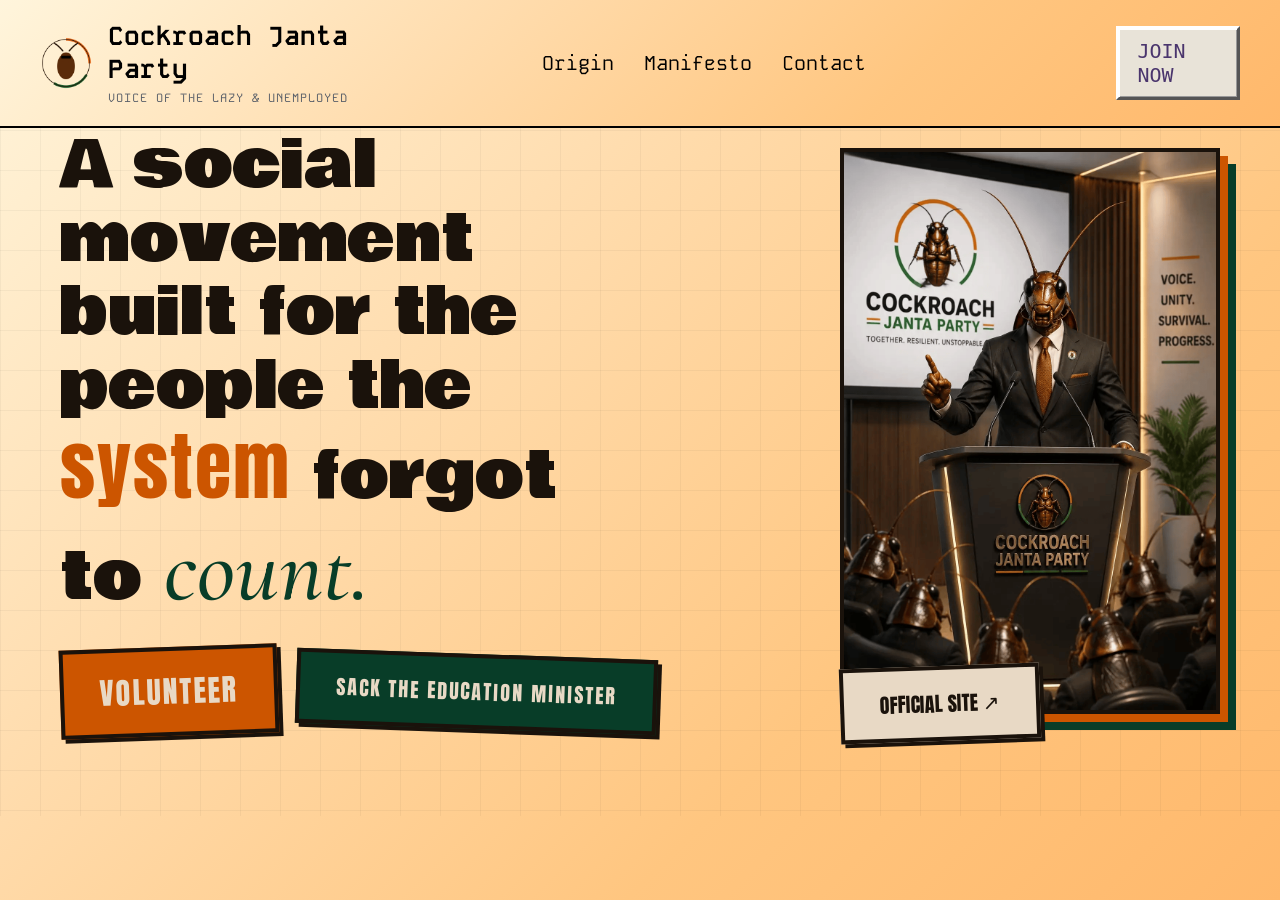
==== index.html @ 4d1bf274 "Switch nav links to in-page anchors Replace external page links with fragment identifiers (#origin, " ====
<!DOCTYPE html>
<html lang="en">
<head>
    
    <meta charset="UTF-8">
    <meta name="viewport" content="width=device-width, initial-scale=1.0">

    <title>CJP</title>

    <link rel="stylesheet" href="style.css">

     <link rel="preconnect" href="https://fonts.googleapis.com">
     <link rel="preconnect" href="https://fonts.gstatic.com" crossorigin>
     <link href="https://fonts.googleapis.com/css2?family=Inter:wght@400;500;700&display=swap" rel="stylesheet">

     <link rel="preconnect" href="https://fonts.googleapis.com">
     <link rel="preconnect" href="https://fonts.gstatic.com" crossorigin>
     <link href="https://fonts.googleapis.com/css2?family=Kode+Mono:wght@400..700&display=swap" rel="stylesheet">

     <link rel="preconnect" href="https://fonts.googleapis.com">
     <link rel="preconnect" href="https://fonts.gstatic.com" crossorigin>
     <link href="https://fonts.googleapis.com/css2?family=Bowlby+One&display=swap" rel="stylesheet">

     <link href="https://fonts.googleapis.com/css2?family=Anton&family=Cormorant+Garamond:ital,wght@1,500&family=Inter:wght@400;500;700&display=swap" rel="stylesheet">

</head>

<body>

    <header class="top-bar">
        <img src="assests/Cockroach_Janta_Party_logo.png" alt="CJP Logo" class="logo">
        <div class="title-box">
            <h1 class="main-title">Cockroach Janta Party</h1>
            <p class="sub-title">Voice of the Lazy & Unemployed</p>
        </div>
        <a class="origin" href="#origin">
            Origin
        </a>
        <a class="manifesto" href="#manifesto">
            Manifesto
        </a>
        <a class="contact" href="#contact">
            Contact
        </a>
        <a class="join" href="https://cockroachjantaparty.org/#join" target="_blank">
            JOIN NOW
        </a>
    </header>
    
    <section class="info">
        <div class="info-left">
            <p class="info-text">
                A social movement built for the people the
                <span class="system">system</span>
                forgot to
                <span class="count">count.</span>
            </p>
            <div class="info-buttons">
                <a class="volunteer" href="https://cockroachjantaparty.org/volunteer.html" target="_blank">
                    VOLUNTEER
                </a>
                <a class="sack" href="https://petition.cockroachjantaparty.org/sack/">
                    SACK THE EDUCATION MINISTER
                </a>
            </div>
        </div>
        
        <div class="info-right">
            <img src="assests/cockroach.png" alt="Banner">
            <a class="official" href="https://cockroachjantaparty.org/" target="_blank">
                OFFICIAL SITE ↗
            </a>
        </div>
    </section>

</body>
</html>
---- style.css ----
*{
            margin: 0;
            padding: 0;
            box-sizing: border-box;
        }
            body{
                padding-top:50px;
                margin: 0;
                min-height: 100vh;
                background: linear-gradient(
                            135deg,
                             #fff5dc 0%,
                             #ffddaf 35%,
                             #ffc680 70%,
                             #ffb86b 100%
                            );
                background-attachment: fixed;
                font-family: 'kode mono', monospace;
            }

            .top-bar{
                width: 100%;
                position: fixed;
                top: 0;
                left: 0;
                padding: 20px 40px;
                display: flex;
                align-items: center;
                border-bottom: 2px solid rgb(0, 0, 0);
                z-index: 100;
                background: linear-gradient(
                            135deg,
                             #fff5dc 0%,
                             #ffddaf 35%,
                             #ffc680 70%,
                             #ffb86b 100%
                            );
            }
            .logo{
                width: 52px;
                height: 52px;
                object-fit: contain;
                margin-right: 16px;
            }
            .title-box{
                display: flex;
                flex-direction: column;
            }
            .main-title{
                font-size: 26px;
                font-weight: bold;
                color: #000000;
            }
            .sub-title{
                font-size: 12px;
                text-transform: uppercase;
                letter-spacing: 1px;
                color: #585e68;
                margin-top: 4px;
            }

            @media(max-width: 768px){
                .top-bar{
                    padding: 20px;
                }
                .logo{
                    width: 44px;
                    height: 44px;
                }
                .main-title{
                    font-size: 22px;
                }
                .sub-title{
                    font-size: 10px;
                }
            }

            .origin{
                margin-left: 150px;
                align-items: center;
                position: relative;
                text-decoration:none;
                color: black;
                font-size: 20px;
                font-weight: semibold;
            }
            .origin::after {
                content: "";
                position: absolute;
                left: 0;
                bottom: -5px;
                width: 0%;
                height: 2px;
                background: blue;
                transition: width 0.2s ease;
            }
            .origin:hover::after {
                width: 100%;
            }

            .manifesto{
                margin-left: 30px;
                align-items: center;
                position: relative;
                text-decoration:none;
                color: black;
                font-size: 20px;
                font-weight: semibold;
            }
            .manifesto::after {
                content: "";
                position: absolute;
                left: 0;
                bottom: -5px;
                width: 0%;
                height: 2px;
                background: blue;
                transition: width 0.2s ease;
            }
            .manifesto:hover::after {
                width: 100%;
            }

            .contact{
                margin-left: 30px;
                align-items: center;
                position: relative;
                text-decoration:none;
                color: black;
                font-size: 20px;
                font-weight: semibold;
            }
            .contact::after {
                content: "";
                position: absolute;
                left: 0;
                bottom: -5px;
                width: 0%;
                height: 2px;
                background: blue;
                transition: width 0.2s ease;
            }
            .contact:hover::after {
                width: 100%;
            }

            .join{
                margin-left: 250px;
                font-family: 'Press Start 2P', monospace;
                font-size: 20px;
                text-decoration: none;
                color: #4a356d;
                padding: 10px 18px;
                background: #e8e3d8;
                border-top: 3px solid #ffffff;
                border-left: 3px solid #ffffff;
                border-right: 3px solid #555555;
                border-bottom: 3px solid #555555;
                display: inline-block;
                transition: 0.12s ease;
                box-shadow:
                inset 1px 1px 0 #ffffff,
                inset -1px -1px 0 #999999;
            }
            .join:hover{
                transform: translateY(-3px);
                box-shadow:
                0 4px 0 #777,
                inset 1px 1px 0 #ffffff,
                inset -1px -1px 0 #999999;
            }
            .join:active{
                transform: translateY(2px);
                border-top: 3px solid #555555;
                border-left: 3px solid #555555;
                border-right: 3px solid #ffffff;
                border-bottom: 3px solid #ffffff;
            }

             .info{
                width:100%;
                min-height:85vh;
                display:flex;
                justify-content:space-between;
                align-items:center;
                padding:80px 60px;
                position:relative;
                overflow:hidden;
            }
            .info::before{
                content:"";
                position:absolute;
                inset:0;
                background-image:
                linear-gradient(rgba(0,0,0,0.04) 1px,transparent 1px),
                linear-gradient(90deg,rgba(0,0,0,0.04) 1px,transparent 1px);
                background-size:40px 40px;
                pointer-events:none;
            }
            .info-left{
                width:55%;
                position:relative;
                z-index:2;
                display:flex;
                flex-direction:column;
                justify-content:center;
                padding-right:40px;
            }
            .info-text{
                max-width:750px;
                font-family:'bowlby one',bold;
                font-size:64px;
                font-weight:500;
                line-height:1.15;
                color:#1A120B;
                margin-bottom:24px;
            }

            .info-buttons{
                display:flex;
                gap:18px;
                align-items:center;
            }
            .system{
                font-size:74px;
                font-family:'Anton',sans-serif;
                color:#CC5500;
                letter-spacing:2px;
            }
            .count{
                font-family:'Cormorant Garamond',serif;
                font-style:italic;
                font-size:94px;
                color:#083D28;
            }
            .info-right{
                 position:relative;
                 width:380px;
                 margin-left:-40px;
                 transition:.3s;
            }

            .info-right img{
                width:100%;
                height:auto;
                border:4px solid #1A120B;
                box-shadow: 
                8px 8px 0 #CC5500,
                16px 16px 0 #083D28;
                transition:.3s;
            }
            .info-right img:hover{
                transform:translate(-4px,-4px);
                box-shadow:
                12px 12px 0 #CC5500,
                24px 24px 0 #083D28;
            }

            .volunteer{
                margin: 0;
                display:inline-block;
                padding:18px 36px;
                background:#CC5500;
                color:#E8D9C5;
                font-family:'Anton',sans-serif;
                font-size:30px;
                letter-spacing:2px;
                text-decoration:none;
                border:4px solid #1A120B;
                box-shadow:4px 4px 0 #1A120B;
                transform:rotate(-2deg);
                transition:0.15s ease;
            }
            .volunteer:hover{
                transform:rotate(0deg) translate(-3px,-3px);
                box-shadow:7px 7px 0 #1a120be2;
            }
            
            .sack{
                margin: 0;
                display:inline-block;
                padding:18px 36px;
                background:#083D28;
                color:#E8D9C5;
                font-family:'Anton',sans-serif;
                font-size:20px;
                letter-spacing:2px;
                text-decoration:none;
                border:4px solid #1A120B;
                box-shadow:4px 4px 0 #1A120B;
                transform:rotate(2deg);
                transition:0.15s ease;
            }
            .sack:hover{
                transform:rotate(0deg) translate(-3px,-3px);
                box-shadow:7px 7px 0 #1a120be2;
            }

            .official{
                position:absolute;
                bottom:-22px;
                left:0;
                font-family:'Anton',sans-serif;
                font-size:20px;
                color:#1A120B;
                text-decoration:none;
                background:#E8D9C5;
                padding:18px 36px;
                border:4px solid #1A120B;
                box-shadow:4px 4px 0 #1A120B;
                transform:rotate(-2deg);
                transition:0.15s ease;
            }
            .official:hover{
                transform:rotate(0deg) translate(-3px,-3px);
                box-shadow:7px 7px 0 #1a120be2;
            }
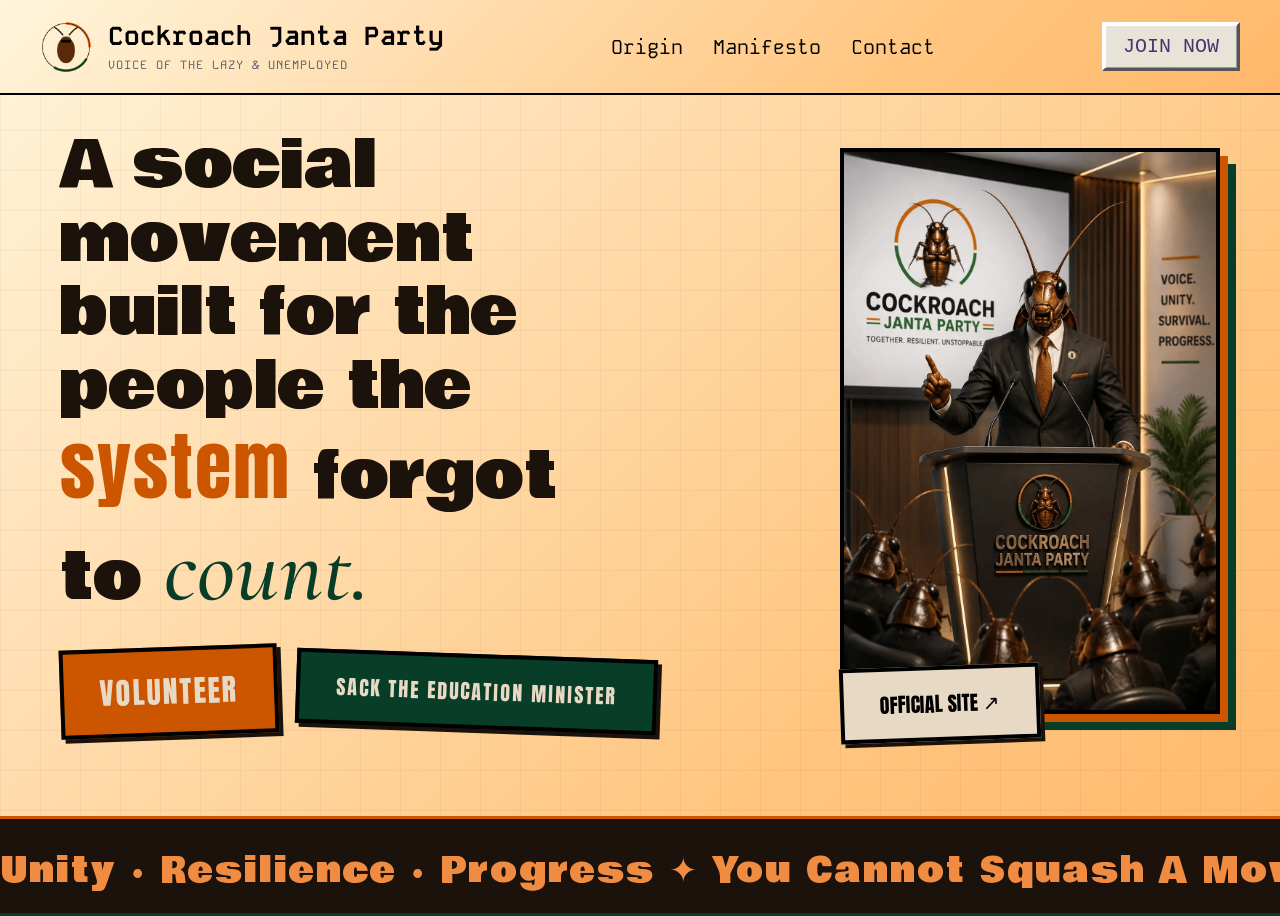
==== commit 5e172a70: "Wrap nav and add scrolling ribbon Wrap top navigation links in a .nav-bar and add a new scrolling .r" ====
--- a/index.html
+++ b/index.html
@@ -33,15 +33,17 @@
             <h1 class="main-title">Cockroach Janta Party</h1>
             <p class="sub-title">Voice of the Lazy & Unemployed</p>
         </div>
-        <a class="origin" href="#origin">
-            Origin
-        </a>
-        <a class="manifesto" href="#manifesto">
-            Manifesto
-        </a>
-        <a class="contact" href="#contact">
-            Contact
-        </a>
+        <div class="nav-bar">
+            <a class="origin" href="#origin">
+                Origin
+            </a>
+            <a class="manifesto" href="#manifesto">
+                Manifesto
+            </a>
+            <a class="contact" href="#contact">
+                Contact
+            </a>
+        </div>
         <a class="join" href="https://cockroachjantaparty.org/#join" target="_blank">
             JOIN NOW
         </a>
@@ -73,5 +75,30 @@
         </div>
     </section>
 
+    <section class="ribbon">
+            <div class="ribbon-track">
+                <span>
+                    Unity · Resilience · Progress 
+                    ✦
+                     You Cannot Squash A Movement 
+                     ✦ 
+                     Together We Survive 
+                     ✦ 
+                     Stronger Together
+                     ✦
+                    </span>
+                    <span>
+                    Unity · Resilience · Progress 
+                    ✦
+                     You Cannot Squash A Movement 
+                     ✦ 
+                     Together We Survive 
+                     ✦ 
+                     Stronger Together
+                     ✦
+                    </span>
+            </div>
+    </section>
+
 </body>
 </html>
--- a/style.css
+++ b/style.css
@@ -37,8 +37,10 @@
                             );
             }
             .logo{
-                width: 52px;
-                height: 52px;
+                width: 100%;
+                max-width: 52px;
+                height: 100%;
+                max-height: 52px;
                 object-fit: contain;
                 margin-right: 16px;
             }
@@ -49,7 +51,7 @@
             .main-title{
                 font-size: 26px;
                 font-weight: bold;
-                color: #000000;
+                color: black;
             }
             .sub-title{
                 font-size: 12px;
@@ -58,33 +60,19 @@
                 color: #585e68;
                 margin-top: 4px;
             }
-
-            @media(max-width: 768px){
-                .top-bar{
-                    padding: 20px;
-                }
-                .logo{
-                    width: 44px;
-                    height: 44px;
-                }
-                .main-title{
-                    font-size: 22px;
-                }
-                .sub-title{
-                    font-size: 10px;
-                }
-            }
-
+            .nav-bar{
+                display: flex;
+                align-items: center;
+                flex: 1;
+                justify-content: center;
+                font-size: 20px;
+            }
             .origin{
-                margin-left: 150px;
-                align-items: center;
                 position: relative;
                 text-decoration:none;
                 color: black;
-                font-size: 20px;
-                font-weight: semibold;
-            }
-            .origin::after {
+            }
+            .origin::after{
                 content: "";
                 position: absolute;
                 left: 0;
@@ -94,20 +82,16 @@
                 background: blue;
                 transition: width 0.2s ease;
             }
-            .origin:hover::after {
-                width: 100%;
-            }
-
+            .origin:hover::after{
+                width: 100%;
+            }
             .manifesto{
                 margin-left: 30px;
-                align-items: center;
                 position: relative;
                 text-decoration:none;
                 color: black;
-                font-size: 20px;
-                font-weight: semibold;
-            }
-            .manifesto::after {
+            }
+            .manifesto::after{
                 content: "";
                 position: absolute;
                 left: 0;
@@ -117,20 +101,16 @@
                 background: blue;
                 transition: width 0.2s ease;
             }
-            .manifesto:hover::after {
-                width: 100%;
-            }
-
+            .manifesto:hover::after{
+                width: 100%;
+            }
             .contact{
                 margin-left: 30px;
-                align-items: center;
                 position: relative;
                 text-decoration:none;
                 color: black;
-                font-size: 20px;
-                font-weight: semibold;
-            }
-            .contact::after {
+            }
+            .contact::after{
                 content: "";
                 position: absolute;
                 left: 0;
@@ -140,12 +120,11 @@
                 background: blue;
                 transition: width 0.2s ease;
             }
-            .contact:hover::after {
-                width: 100%;
-            }
-
+            .contact:hover::after{
+                width: 100%;
+            }
             .join{
-                margin-left: 250px;
+                margin-left: auto;
                 font-family: 'Press Start 2P', monospace;
                 font-size: 20px;
                 text-decoration: none;
@@ -212,14 +191,8 @@
                 font-size:64px;
                 font-weight:500;
                 line-height:1.15;
-                color:#1A120B;
+                color: #1A120B;
                 margin-bottom:24px;
-            }
-
-            .info-buttons{
-                display:flex;
-                gap:18px;
-                align-items:center;
             }
             .system{
                 font-size:74px;
@@ -233,31 +206,12 @@
                 font-size:94px;
                 color:#083D28;
             }
-            .info-right{
-                 position:relative;
-                 width:380px;
-                 margin-left:-40px;
-                 transition:.3s;
-            }
-
-            .info-right img{
-                width:100%;
-                height:auto;
-                border:4px solid #1A120B;
-                box-shadow: 
-                8px 8px 0 #CC5500,
-                16px 16px 0 #083D28;
-                transition:.3s;
-            }
-            .info-right img:hover{
-                transform:translate(-4px,-4px);
-                box-shadow:
-                12px 12px 0 #CC5500,
-                24px 24px 0 #083D28;
-            }
-
+            .info-buttons{
+                display:flex;
+                gap:18px;
+                align-items:center;
+            }
             .volunteer{
-                margin: 0;
                 display:inline-block;
                 padding:18px 36px;
                 background:#CC5500;
@@ -266,7 +220,7 @@
                 font-size:30px;
                 letter-spacing:2px;
                 text-decoration:none;
-                border:4px solid #1A120B;
+                border:4px solid black;
                 box-shadow:4px 4px 0 #1A120B;
                 transform:rotate(-2deg);
                 transition:0.15s ease;
@@ -275,9 +229,7 @@
                 transform:rotate(0deg) translate(-3px,-3px);
                 box-shadow:7px 7px 0 #1a120be2;
             }
-            
             .sack{
-                margin: 0;
                 display:inline-block;
                 padding:18px 36px;
                 background:#083D28;
@@ -286,7 +238,7 @@
                 font-size:20px;
                 letter-spacing:2px;
                 text-decoration:none;
-                border:4px solid #1A120B;
+                border:4px solid black;
                 box-shadow:4px 4px 0 #1A120B;
                 transform:rotate(2deg);
                 transition:0.15s ease;
@@ -296,17 +248,39 @@
                 box-shadow:7px 7px 0 #1a120be2;
             }
 
+            .info-right{
+                 position:relative;
+                 width:100%;
+                 max-width:380px;
+                 margin-left:-40px;
+                 transition:.3s;
+            }
+            .info-right img{
+                width:100%;
+                height:auto;
+                border:4px solid black;
+                box-shadow: 
+                8px 8px 0 #CC5500,
+                16px 16px 0 #083D28;
+                transition:.3s;
+            }
+            .info-right img:hover{
+                transform:translate(-4px,-4px);
+                box-shadow:
+                12px 12px 0 #CC5500,
+                24px 24px 0 #083D28;
+            }
             .official{
                 position:absolute;
                 bottom:-22px;
                 left:0;
                 font-family:'Anton',sans-serif;
                 font-size:20px;
-                color:#1A120B;
+                color:black;
                 text-decoration:none;
                 background:#E8D9C5;
                 padding:18px 36px;
-                border:4px solid #1A120B;
+                border:4px solid black;
                 box-shadow:4px 4px 0 #1A120B;
                 transform:rotate(-2deg);
                 transition:0.15s ease;
@@ -315,4 +289,36 @@
                 transform:rotate(0deg) translate(-3px,-3px);
                 box-shadow:7px 7px 0 #1a120be2;
             }
-            +
+            .ribbon{
+                width: 100%;
+                height: 100%;
+                max-height: 100px;
+                overflow:hidden;
+                background:#1A120B;
+                border-top:3px solid #CC5500;
+                border-bottom:3px solid #083D28;
+                padding: 25px 0;
+                white-space:nowrap;
+            }
+            .ribbon-track{
+                display:flex;
+                width:max-content;
+                animation:scroll 30s linear infinite;
+            }
+            .ribbon-track span{
+                font-family:'Bowlby one',sans-serif;
+                font-size:34px;
+                font-weight:300;
+                color:#f08b42;
+                letter-spacing: 2px;
+            }
+
+            @keyframes scroll{
+                from{
+                    transform:translateX(0);
+                }
+                to{
+                    transform:translateX(-50%);
+                }
+            }
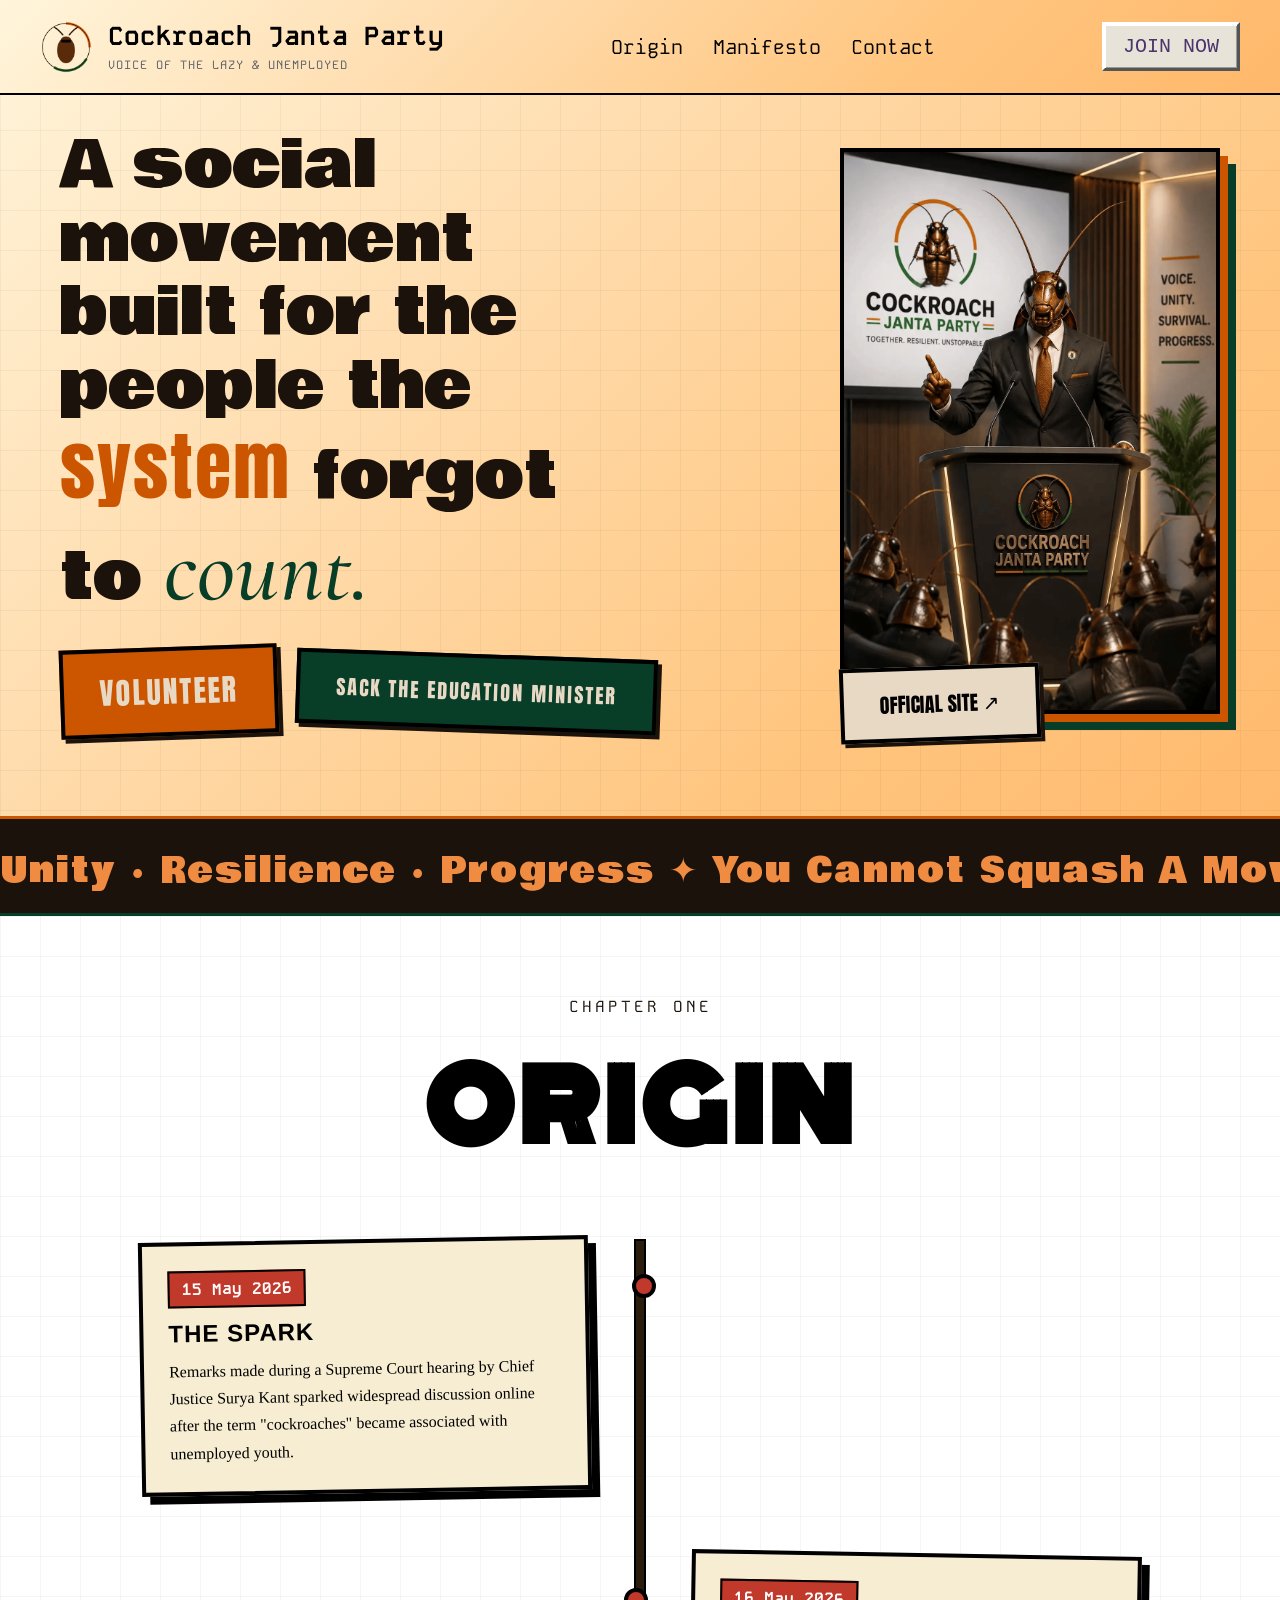
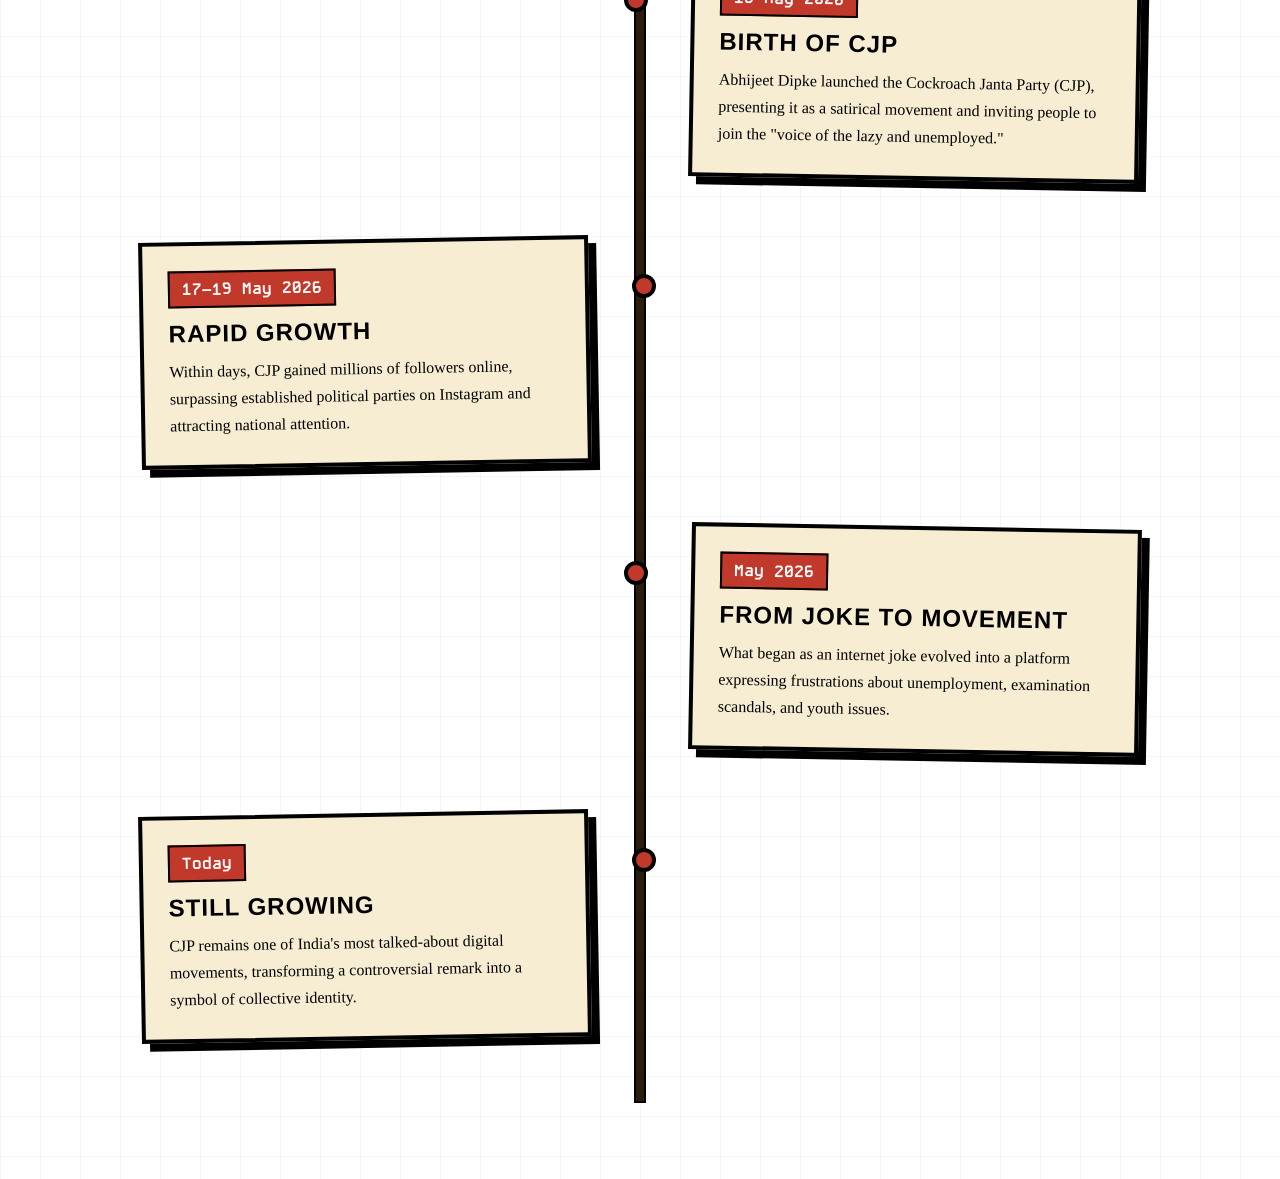
==== commit 86d1311e: "Add timeline section and update navigation links in index.html; enhance styles in style.css" ====
--- a/index.html
+++ b/index.html
@@ -23,33 +23,43 @@
 
      <link href="https://fonts.googleapis.com/css2?family=Anton&family=Cormorant+Garamond:ital,wght@1,500&family=Inter:wght@400;500;700&display=swap" rel="stylesheet">
 
+     <link rel="preconnect" href="https://fonts.googleapis.com">
+     <link rel="preconnect" href="https://fonts.gstatic.com" crossorigin>
+     <link href="https://fonts.googleapis.com/css2?family=Monoton&display=swap" rel="stylesheet">
+
 </head>
 
 <body>
 
     <header class="top-bar">
+
         <img src="assests/Cockroach_Janta_Party_logo.png" alt="CJP Logo" class="logo">
+
         <div class="title-box">
             <h1 class="main-title">Cockroach Janta Party</h1>
             <p class="sub-title">Voice of the Lazy & Unemployed</p>
         </div>
+
         <div class="nav-bar">
-            <a class="origin" href="#origin">
+            <a class="origin" href="#origin-link">
                 Origin
             </a>
-            <a class="manifesto" href="#manifesto">
+            <a class="manifesto" href="#manifesto-link">
                 Manifesto
             </a>
-            <a class="contact" href="#contact">
+            <a class="contact" href="#contact-link">
                 Contact
             </a>
         </div>
+
         <a class="join" href="https://cockroachjantaparty.org/#join" target="_blank">
             JOIN NOW
         </a>
+
     </header>
     
     <section class="info">
+        
         <div class="info-left">
             <p class="info-text">
                 A social movement built for the people the
@@ -57,6 +67,7 @@
                 forgot to
                 <span class="count">count.</span>
             </p>
+
             <div class="info-buttons">
                 <a class="volunteer" href="https://cockroachjantaparty.org/volunteer.html" target="_blank">
                     VOLUNTEER
@@ -65,40 +76,124 @@
                     SACK THE EDUCATION MINISTER
                 </a>
             </div>
+
         </div>
         
         <div class="info-right">
+
             <img src="assests/cockroach.png" alt="Banner">
+
             <a class="official" href="https://cockroachjantaparty.org/" target="_blank">
                 OFFICIAL SITE ↗
             </a>
+
         </div>
+        
     </section>
 
     <section class="ribbon">
+
             <div class="ribbon-track">
                 <span>
                     Unity · Resilience · Progress 
-                    ✦
+                    ✦ 
+                     You Cannot Squash A Movement 
+                     ✦ 
+                     Together We Survive 
+                     ✦ 
+                     Stronger Together 
+                     ✦ 
+                    </span>
+
+                    <span>
+                    Unity · Resilience · Progress 
+                    ✦ 
                      You Cannot Squash A Movement 
                      ✦ 
                      Together We Survive 
                      ✦ 
                      Stronger Together
-                     ✦
+                     ✦ 
                     </span>
-                    <span>
-                    Unity · Resilience · Progress 
-                    ✦
-                     You Cannot Squash A Movement 
-                     ✦ 
-                     Together We Survive 
-                     ✦ 
-                     Stronger Together
-                     ✦
-                    </span>
+
             </div>
+
     </section>
+    
+    <section class="section-origin" id="origin-link">
 
+        <p class="chapter">CHAPTER ONE</p>
+
+        <h2 class="section-title">Origin</h2>
+        
+        <div class="timeline">
+            
+            <div class="timeline-item">
+                <div class="timeline-dot"></div>
+                <div class="timeline-content">
+                    <span class="date">15 May 2026</span>
+                    <h3>The Spark</h3>
+                    <p>
+                        Remarks made during a Supreme Court hearing by Chief Justice
+                        Surya Kant sparked widespread discussion online after the term
+                        "cockroaches" became associated with unemployed youth.
+                    </p>
+                </div>
+            </div>
+
+            <div class="timeline-item">
+                <div class="timeline-dot"></div>
+                <div class="timeline-content">
+                    <span class="date">16 May 2026</span>
+                    <h3>Birth of CJP</h3>
+                    <p>
+                        Abhijeet Dipke launched the Cockroach Janta Party (CJP),
+                        presenting it as a satirical movement and inviting people
+                        to join the "voice of the lazy and unemployed."
+                    </p>
+                </div>
+            </div>
+            
+            <div class="timeline-item">
+                <div class="timeline-dot"></div>
+                <div class="timeline-content">
+                    <span class="date">17–19 May 2026</span>
+                    <h3>Rapid Growth</h3>
+                    <p>
+                        Within days, CJP gained millions of followers online,
+                        surpassing established political parties on Instagram and
+                        attracting national attention.
+                    </p>
+                </div>
+            </div>
+            
+            <div class="timeline-item">
+                <div class="timeline-dot"></div>
+                <div class="timeline-content">
+                    <span class="date">May 2026</span>
+                    <h3>From Joke to Movement</h3>
+                    <p>
+                        What began as an internet joke evolved into a platform
+                        expressing frustrations about unemployment, examination
+                        scandals, and youth issues.
+                    </p>
+                </div>
+            </div>
+            
+            <div class="timeline-item">
+                <div class="timeline-dot"></div>
+                <div class="timeline-content">
+                    <span class="date">Today</span>
+                    <h3>Still Growing</h3>
+                    <p>
+                        CJP remains one of India's most talked-about digital
+                        movements, transforming a controversial remark into a
+                        symbol of collective identity.
+                    </p>
+                </div>
+            </div>
+        
+        </div>
+    </section>
 </body>
 </html>
--- a/style.css
+++ b/style.css
@@ -158,7 +158,6 @@
 
              .info{
                 width:100%;
-                min-height:85vh;
                 display:flex;
                 justify-content:space-between;
                 align-items:center;
@@ -322,3 +321,136 @@
                     transform:translateX(-50%);
                 }
             }
+
+            .chapter{
+                font-family:'Kode Mono',monospace;
+                font-size:1rem;
+                letter-spacing:3px;
+                text-transform:uppercase;
+                color:#1A120B;
+                margin:0;
+            }
+
+            .section-origin{
+                width:100%;
+                display:flex;
+                flex-direction:column;
+                align-items:center;
+                padding:80px 60px;
+                position:relative;
+                overflow:hidden;
+                gap:16px;
+            }
+            .section-origin::before{
+                content:"";
+                position:absolute;
+                inset:0;
+                background-image:
+                linear-gradient(rgba(0,0,0,0.04) 1px,transparent 1px),
+                linear-gradient(90deg,rgba(0,0,0,0.04) 1px,transparent 1px);
+                background-size:40px 40px;
+                pointer-events:none;
+            }
+
+            .section-title{
+                text-align:center;
+                font-size:clamp(4rem,8vw,6rem);
+                text-transform:uppercase;
+                letter-spacing:4px;
+                margin-bottom:40px;
+                font-family:'Monoton',cursive;
+            }
+
+            .timeline{
+                position:relative;
+                max-width:1000px;
+                margin:auto;
+            }
+
+            .timeline::before{
+                content:"";
+                position:absolute;
+                left:50%;
+                transform:translateX(-50%);
+                width:8px;
+                height:100%;
+                background:#2b1d0e;
+                border:2px solid #000;
+            }
+
+            .timeline-item{
+                width:50%;
+                position:relative;
+                margin-bottom:60px;
+            }
+
+            .timeline-item:nth-child(odd){
+                left:0;
+                padding-right:50px;
+            }
+
+            .timeline-item:nth-child(even){
+                left:50%;
+                padding-left:50px;
+            }
+
+            .timeline-dot{
+                position:absolute;
+                top:35px;
+                width:24px;
+                height:24px;
+                background:#c0392b;
+                border:4px solid #000;
+                border-radius:50%;
+            }
+
+            .timeline-item:nth-child(odd) .timeline-dot{
+                right:-16px;
+            }
+
+            .timeline-item:nth-child(even) .timeline-dot{
+                left:-16px;
+            }
+
+            .timeline-content{
+                position:relative;
+                z-index:2;
+                background:#f7edd2;
+                border:4px solid #000;
+                padding:25px;
+                box-shadow:8px 8px 0 #000;
+                transform:rotate(-1deg);
+                transition:.3s;
+            }
+
+            .timeline-item:nth-child(even) .timeline-content{
+                transform:rotate(1deg);
+            }
+
+            .timeline-content:hover,
+            .timeline-item:nth-child(even) .timeline-content:hover{
+                transform:rotate(0deg) scale(1.03);
+            }
+
+            .date{
+                display:inline-block;
+                background:#c0392b;
+                color:#fff;
+                padding:6px 12px;
+                font-weight:bold;
+                border:2px solid #000;
+                margin-bottom:12px;
+            }
+
+            .timeline-content h3{
+                margin:0 0 10px;
+                text-transform:uppercase;
+                font-size:1.5rem;
+                font-family:"Bebas Neue",sans-serif;
+                letter-spacing:1px;
+            }
+
+            .timeline-content p{
+                line-height:1.7;
+                font-family:"Special Elite",cursive;
+            }
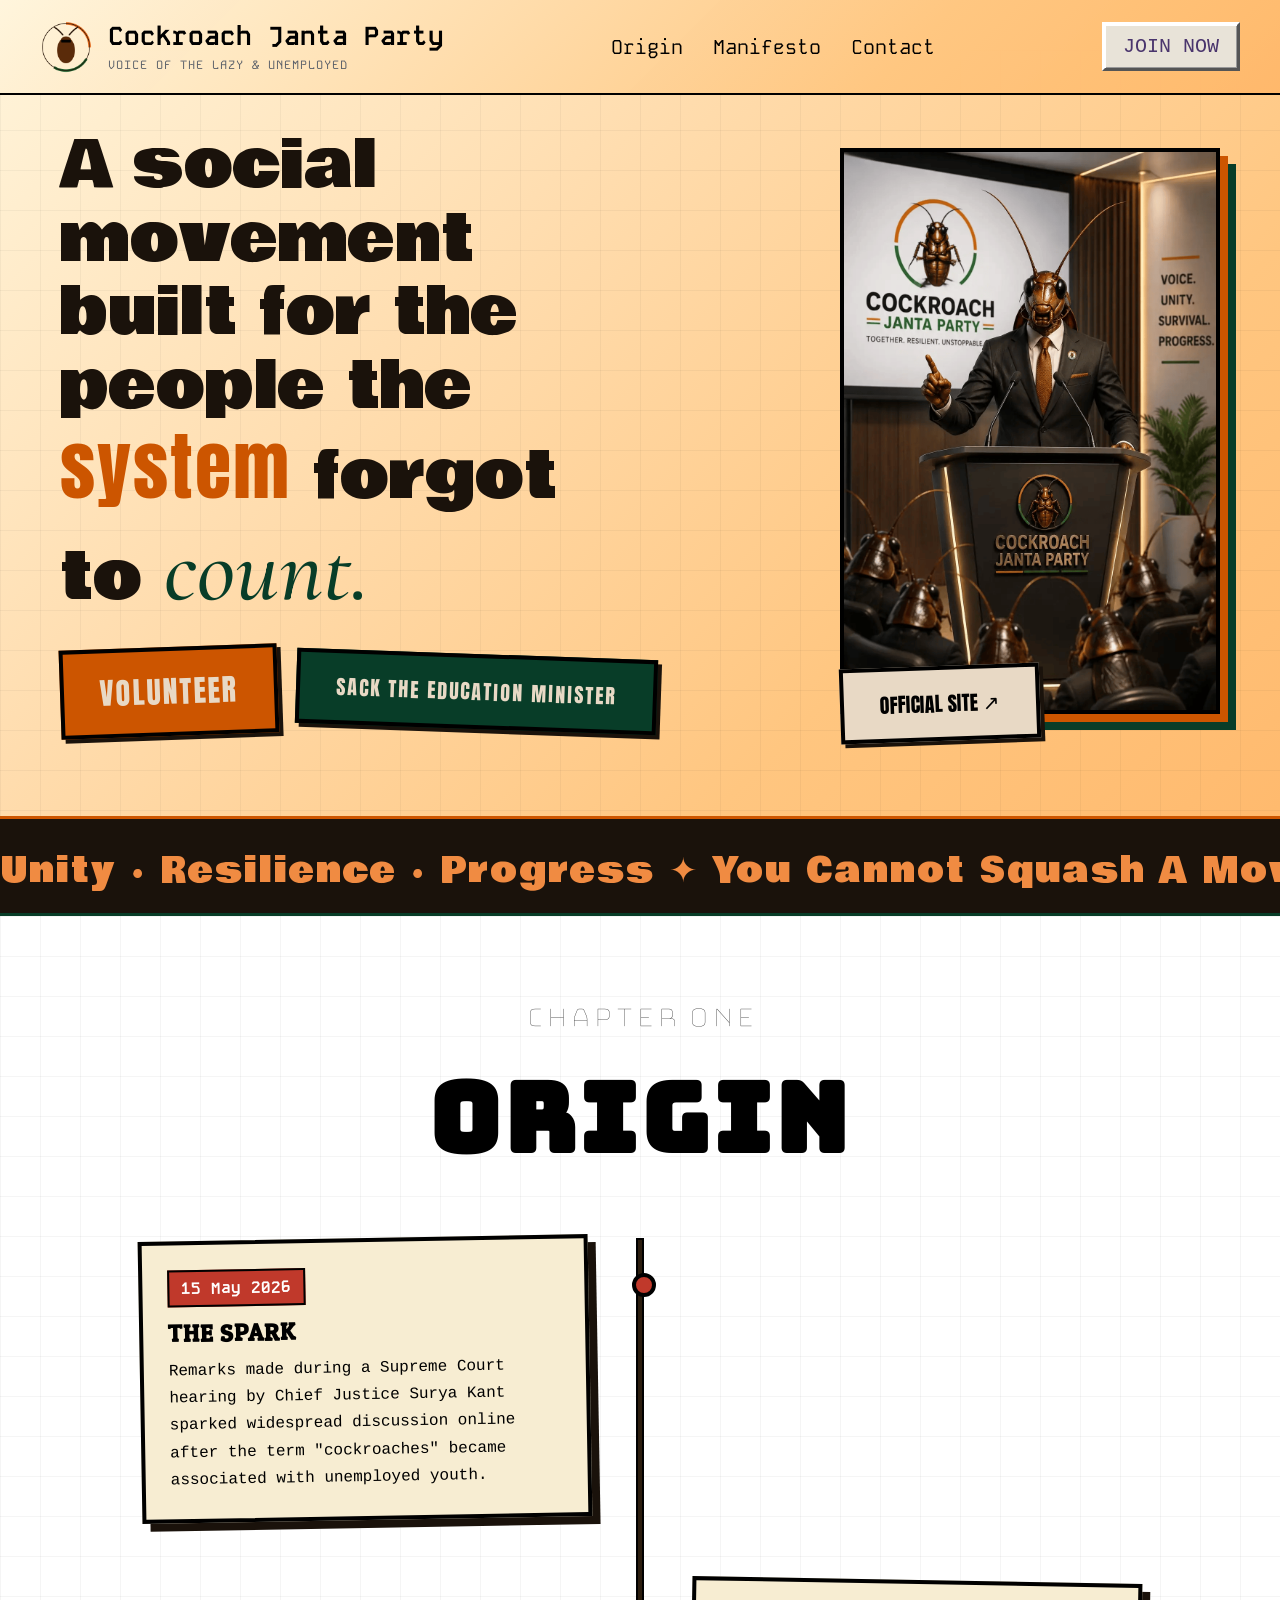
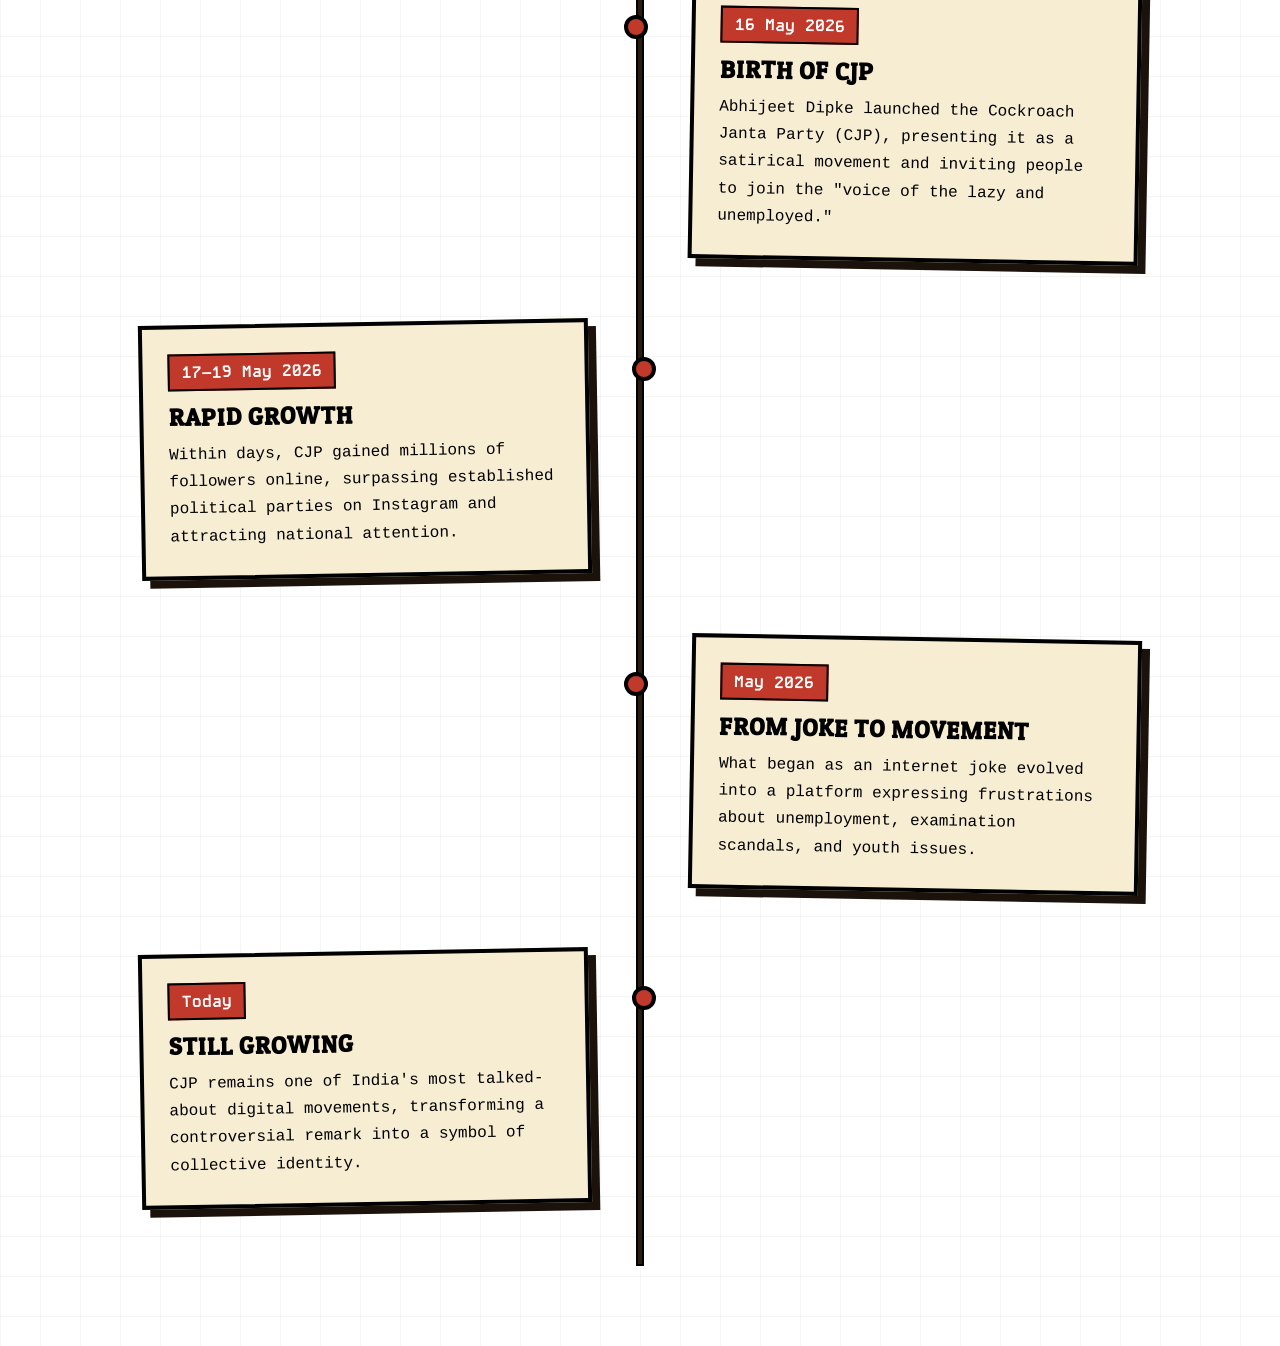
==== commit 10fa86d8: "Update font styles in index.html and style.css: replace 'Monoton' with 'Bungee Hairline', adjust fon" ====
--- a/index.html
+++ b/index.html
@@ -24,8 +24,16 @@
      <link href="https://fonts.googleapis.com/css2?family=Anton&family=Cormorant+Garamond:ital,wght@1,500&family=Inter:wght@400;500;700&display=swap" rel="stylesheet">
 
      <link rel="preconnect" href="https://fonts.googleapis.com">
-     <link rel="preconnect" href="https://fonts.gstatic.com" crossorigin>
-     <link href="https://fonts.googleapis.com/css2?family=Monoton&display=swap" rel="stylesheet">
+    <link rel="preconnect" href="https://fonts.gstatic.com" crossorigin>
+    <link href="https://fonts.googleapis.com/css2?family=Bungee&display=swap" rel="stylesheet">
+
+    <link rel="preconnect" href="https://fonts.googleapis.com">
+    <link rel="preconnect" href="https://fonts.gstatic.com" crossorigin>
+    <link href="https://fonts.googleapis.com/css2?family=Bungee+Hairline&display=swap" rel="stylesheet">
+
+    <link rel="preconnect" href="https://fonts.googleapis.com">
+    <link rel="preconnect" href="https://fonts.gstatic.com" crossorigin>
+    <link href="https://fonts.googleapis.com/css2?family=Patua+One&display=swap" rel="stylesheet">
 
 </head>
 
@@ -124,7 +132,7 @@
 
         <p class="chapter">CHAPTER ONE</p>
 
-        <h2 class="section-title">Origin</h2>
+        <h2 class="section-title">origin</h2>
         
         <div class="timeline">
             
--- a/style.css
+++ b/style.css
@@ -1,12 +1,12 @@
-        *{
+        *,
+        *::before,
+        *::after{
             margin: 0;
             padding: 0;
             box-sizing: border-box;
         }
             body{
                 padding-top:50px;
-                margin: 0;
-                min-height: 100vh;
                 background: linear-gradient(
                             135deg,
                              #fff5dc 0%,
@@ -30,10 +30,10 @@
                 z-index: 100;
                 background: linear-gradient(
                             135deg,
-                             #fff5dc 0%,
-                             #ffddaf 35%,
-                             #ffc680 70%,
-                             #ffb86b 100%
+                             #fff5dcfb 0%,
+                             #ffdeaffa 35%,
+                             #ffc680fb 70%,
+                             #ffb86bfb 100%
                             );
             }
             .logo{
@@ -323,12 +323,10 @@
             }
 
             .chapter{
-                font-family:'Kode Mono',monospace;
-                font-size:1rem;
-                letter-spacing:3px;
+                font-family:'Bungee Hairline',sans-serif;
+                font-size:2rem;
                 text-transform:uppercase;
-                color:#1A120B;
-                margin:0;
+                color:black;
             }
 
             .section-origin{
@@ -358,7 +356,7 @@
                 text-transform:uppercase;
                 letter-spacing:4px;
                 margin-bottom:40px;
-                font-family:'Monoton',cursive;
+                font-family:'Bungee',sans-serif;
             }
 
             .timeline{
@@ -418,7 +416,7 @@
                 background:#f7edd2;
                 border:4px solid #000;
                 padding:25px;
-                box-shadow:8px 8px 0 #000;
+                box-shadow:8px 8px 0 #1A120B;
                 transform:rotate(-1deg);
                 transition:.3s;
             }
@@ -430,6 +428,7 @@
             .timeline-content:hover,
             .timeline-item:nth-child(even) .timeline-content:hover{
                 transform:rotate(0deg) scale(1.03);
+                box-shadow:8px 8px 0 #1a120be2;
             }
 
             .date{
@@ -446,11 +445,11 @@
                 margin:0 0 10px;
                 text-transform:uppercase;
                 font-size:1.5rem;
-                font-family:"Bebas Neue",sans-serif;
+                font-family:'Patua One',sans-serif;
                 letter-spacing:1px;
             }
 
             .timeline-content p{
                 line-height:1.7;
-                font-family:"Special Elite",cursive;
+                font-family:'Special Elite',monospace;
             }
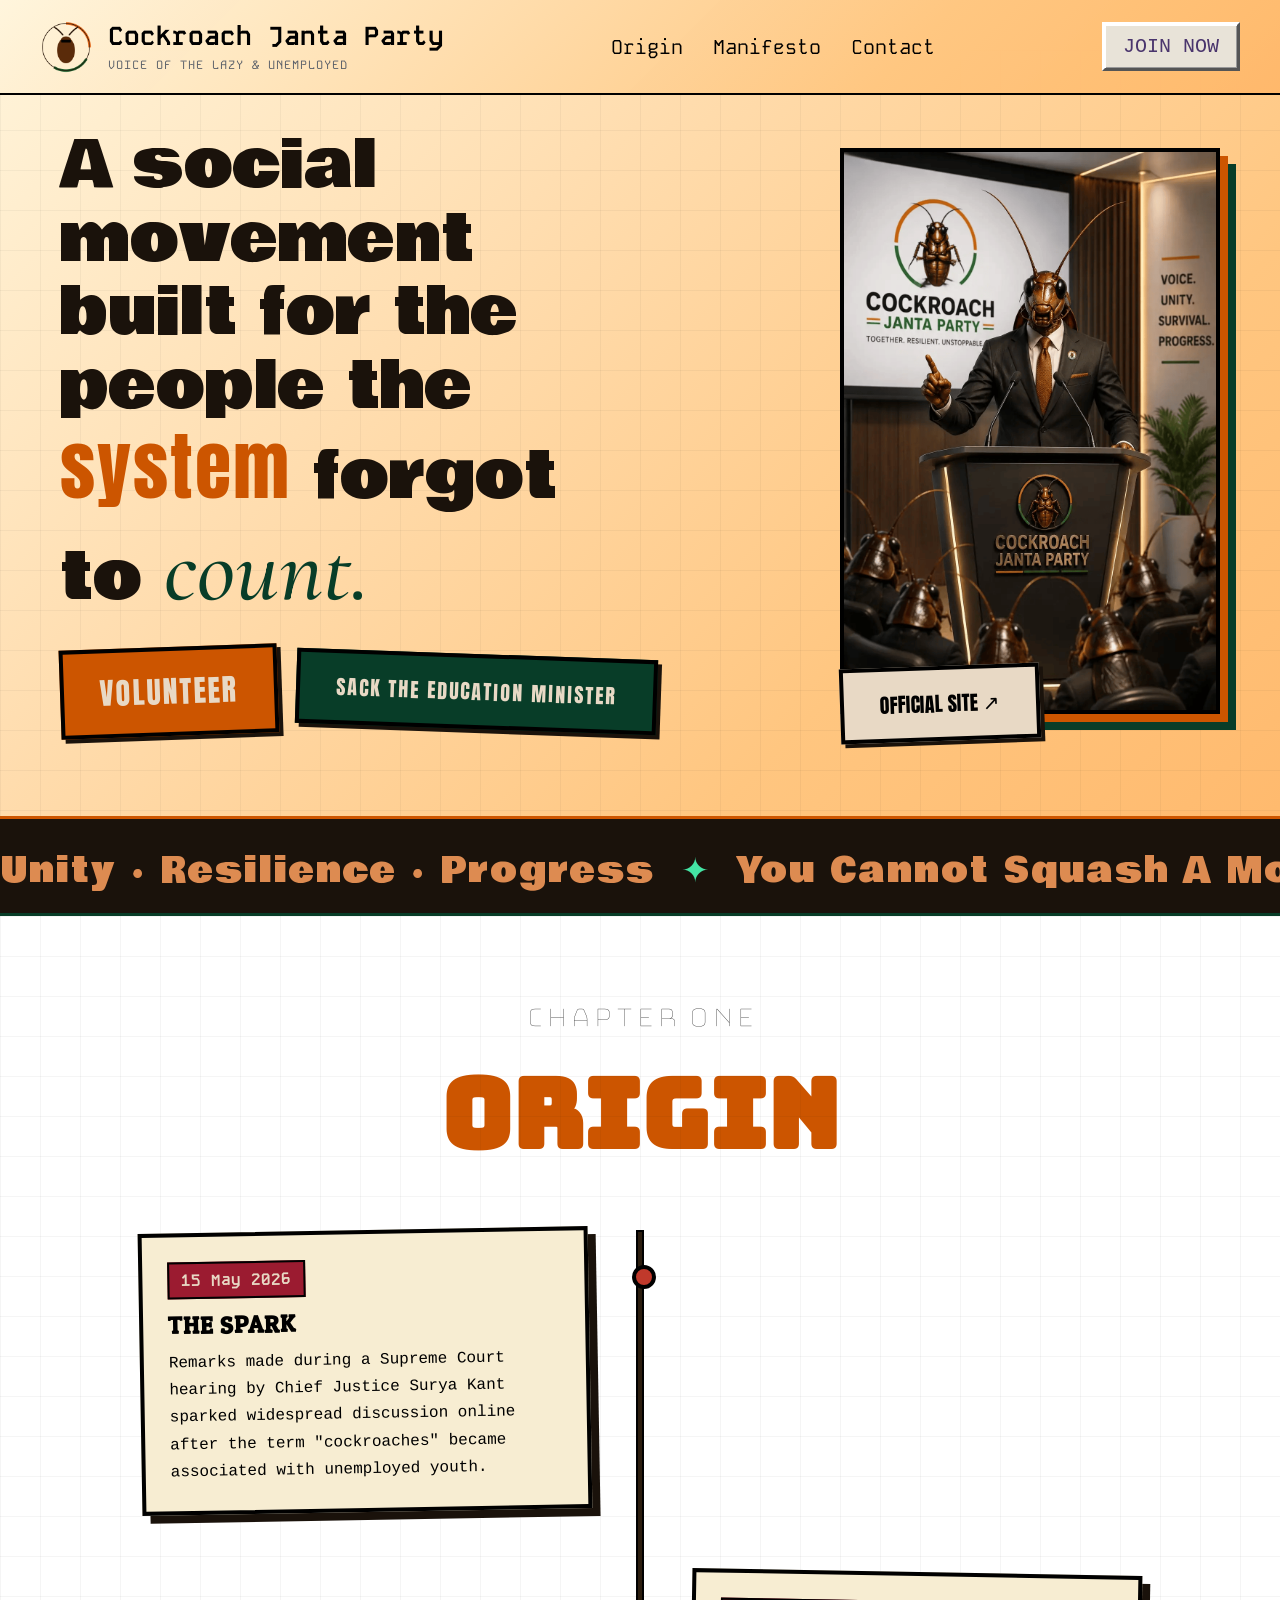
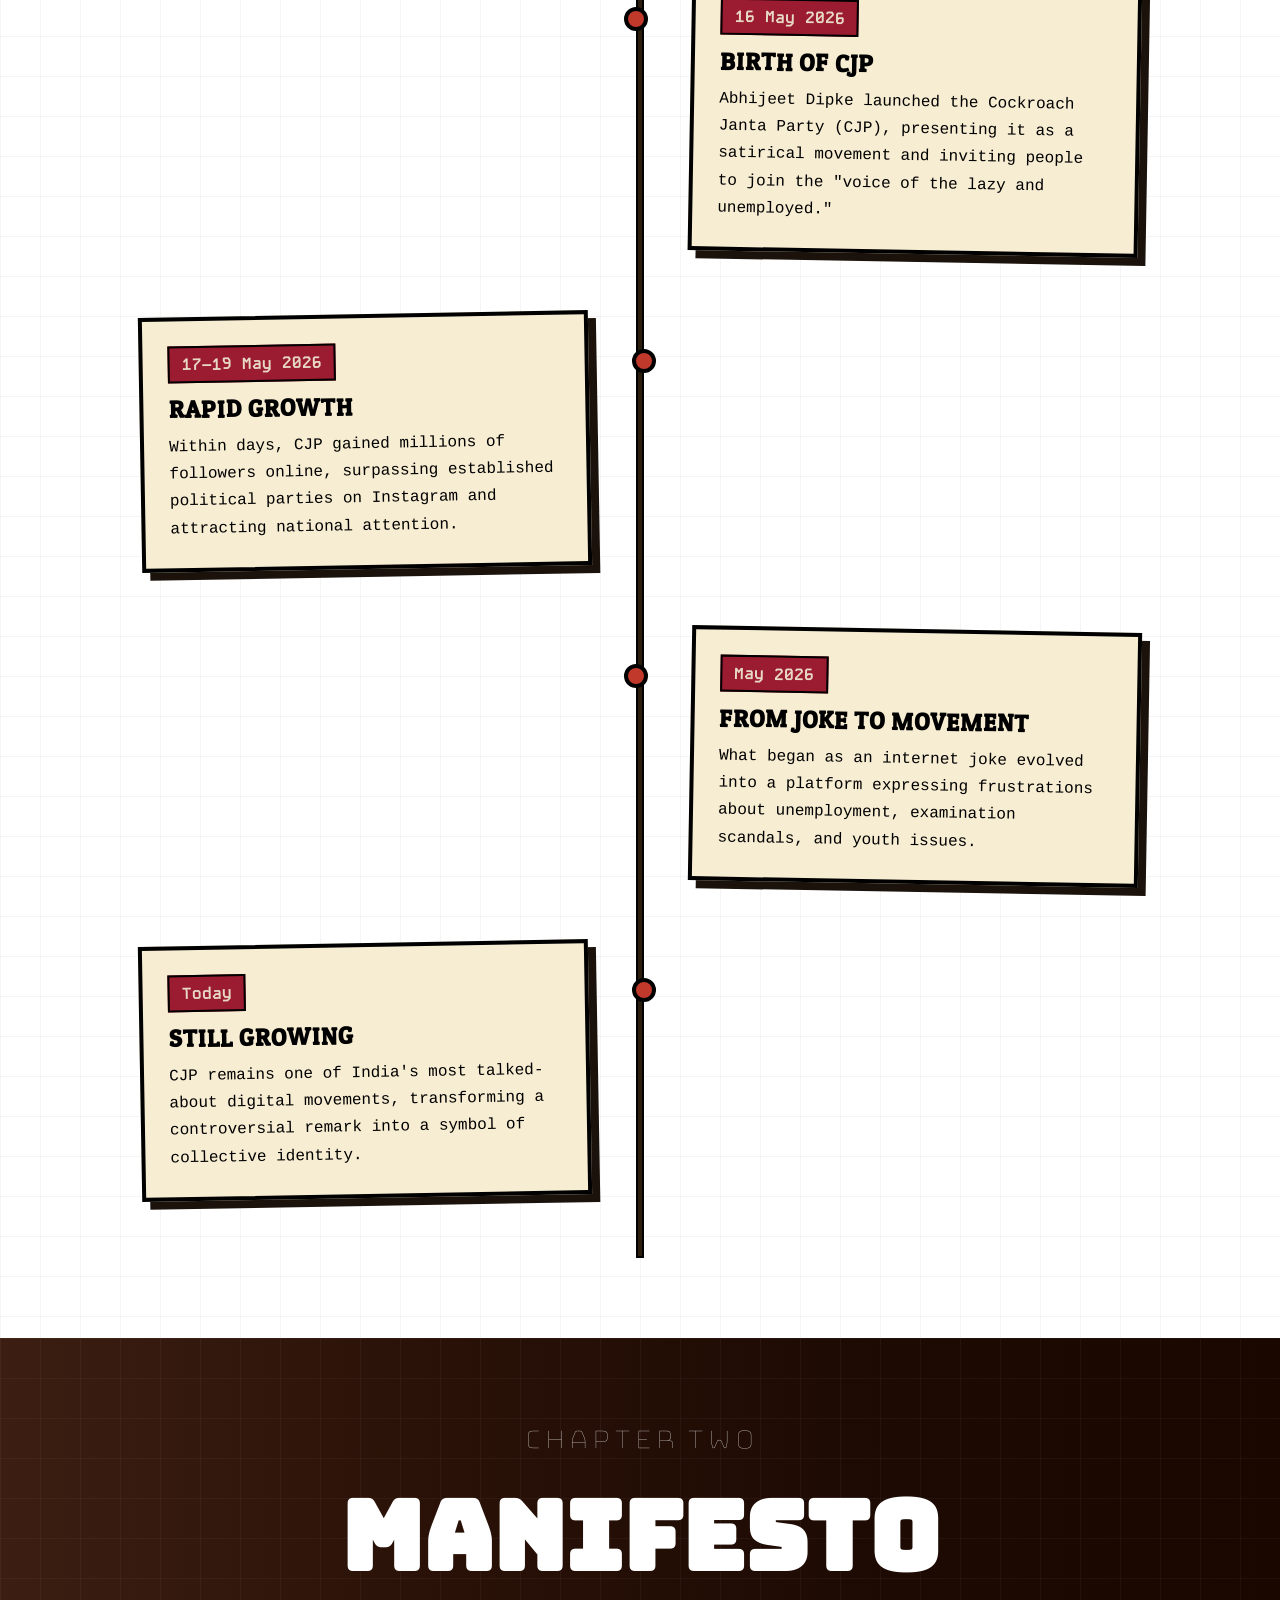
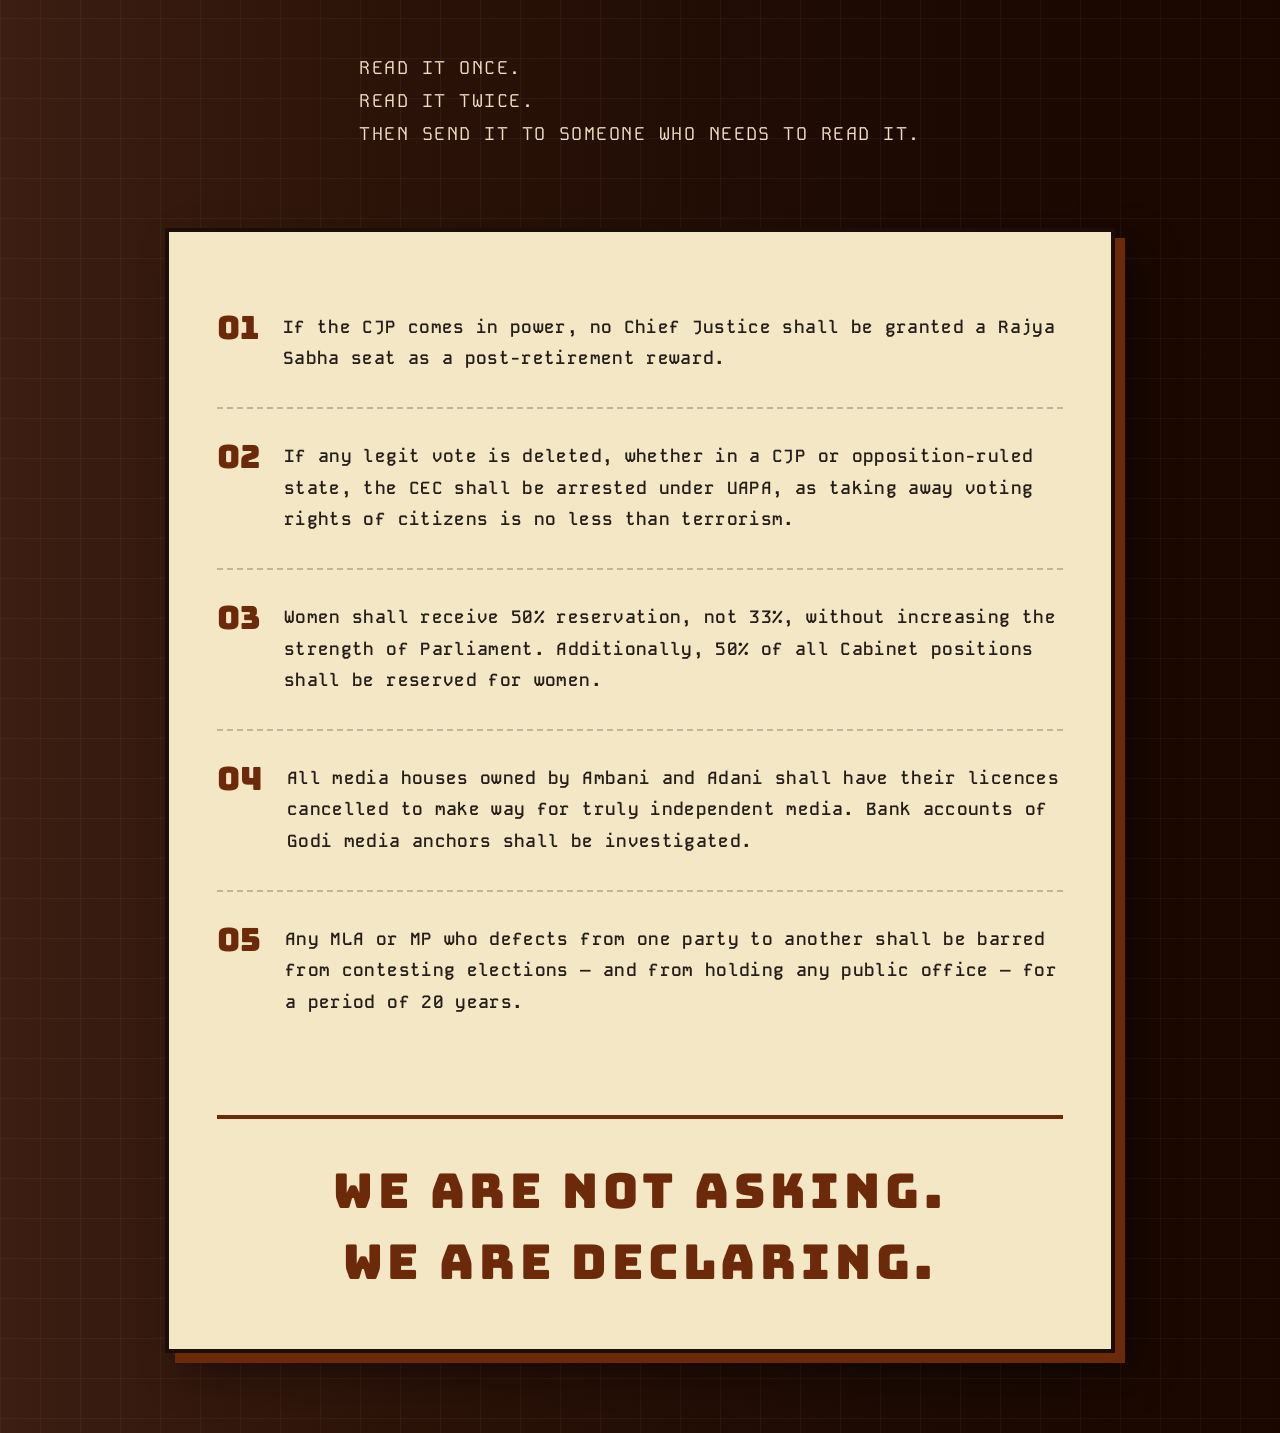
==== commit c92bac10: "Refactor HTML and CSS: streamline font links in index.html, enhance styles for manifesto section in " ====
--- a/index.html
+++ b/index.html
@@ -9,21 +9,17 @@
 
     <link rel="stylesheet" href="style.css">
 
-     <link rel="preconnect" href="https://fonts.googleapis.com">
-     <link rel="preconnect" href="https://fonts.gstatic.com" crossorigin>
-     <link href="https://fonts.googleapis.com/css2?family=Inter:wght@400;500;700&display=swap" rel="stylesheet">
-
-     <link rel="preconnect" href="https://fonts.googleapis.com">
-     <link rel="preconnect" href="https://fonts.gstatic.com" crossorigin>
-     <link href="https://fonts.googleapis.com/css2?family=Kode+Mono:wght@400..700&display=swap" rel="stylesheet">
-
-     <link rel="preconnect" href="https://fonts.googleapis.com">
-     <link rel="preconnect" href="https://fonts.gstatic.com" crossorigin>
-     <link href="https://fonts.googleapis.com/css2?family=Bowlby+One&display=swap" rel="stylesheet">
-
-     <link href="https://fonts.googleapis.com/css2?family=Anton&family=Cormorant+Garamond:ital,wght@1,500&family=Inter:wght@400;500;700&display=swap" rel="stylesheet">
-
-     <link rel="preconnect" href="https://fonts.googleapis.com">
+    <link rel="preconnect" href="https://fonts.googleapis.com">
+    <link rel="preconnect" href="https://fonts.gstatic.com" crossorigin>
+    <link href="https://fonts.googleapis.com/css2?family=Kode+Mono:wght@400..700&display=swap" rel="stylesheet">
+
+    <link rel="preconnect" href="https://fonts.googleapis.com">
+    <link rel="preconnect" href="https://fonts.gstatic.com" crossorigin>
+    <link href="https://fonts.googleapis.com/css2?family=Bowlby+One&display=swap" rel="stylesheet">
+
+    <link href="https://fonts.googleapis.com/css2?family=Anton&family=Cormorant+Garamond:ital,wght@1,500&family=Inter:wght@400;500;700&display=swap" rel="stylesheet">
+
+    <link rel="preconnect" href="https://fonts.googleapis.com">
     <link rel="preconnect" href="https://fonts.gstatic.com" crossorigin>
     <link href="https://fonts.googleapis.com/css2?family=Bungee&display=swap" rel="stylesheet">
 
@@ -104,24 +100,24 @@
             <div class="ribbon-track">
                 <span>
                     Unity · Resilience · Progress 
-                    ✦ 
+                     <span class="star"> ✦</span> 
                      You Cannot Squash A Movement 
-                     ✦ 
+                     <span class="star">✦</span>
                      Together We Survive 
-                     ✦ 
+                     <span class="star">✦</span>
                      Stronger Together 
-                     ✦ 
+                     <span class="star">✦ </span>
                     </span>
 
                     <span>
                     Unity · Resilience · Progress 
-                    ✦ 
+                    <span class="star"> ✦</span> 
                      You Cannot Squash A Movement 
-                     ✦ 
+                     <span class="star">✦</span>
                      Together We Survive 
-                     ✦ 
+                     <span class="star">✦</span>
                      Stronger Together
-                     ✦ 
+                     <span class="star">✦ </span> 
                     </span>
 
             </div>
@@ -130,9 +126,9 @@
     
     <section class="section-origin" id="origin-link">
 
-        <p class="chapter">CHAPTER ONE</p>
-
-        <h2 class="section-title">origin</h2>
+        <p class="chapter-1">CHAPTER ONE</p>
+
+        <h2 class="origin-title">ORIGIN</h2>
         
         <div class="timeline">
             
@@ -203,5 +199,71 @@
         
         </div>
     </section>
+
+    <section class="section-manifesto" id="manifesto-link">
+        
+        <p class="chapter-2">CHAPTER TWO</p>
+        
+        <h2 class="manifesto-title">MANIFESTO</h2>
+        
+        <p class="manifesto-intro">
+            Read it once.<br>
+            Read it twice.<br>
+            Then send it to someone who needs to read it.
+        </p>
+        
+        <div class="manifesto-paper">
+            <article class="manifesto-point">
+                <span class="manifesto-number">01</span>
+                <p class="manifesto-text">
+                    If the CJP comes in power, no Chief Justice shall be granted a Rajya
+                    Sabha seat as a post-retirement reward.
+                </p>
+            </article>
+
+            <article class="manifesto-point">
+                <span class="manifesto-number">02</span>
+                <p class="manifesto-text">
+                    If any legit vote is deleted, whether in a CJP or opposition-ruled
+                    state, the CEC shall be arrested under UAPA, as taking away voting
+                    rights of citizens is no less than terrorism.
+                </p>
+            </article>
+            
+            <article class="manifesto-point">
+                <span class="manifesto-number">03</span>
+                <p class="manifesto-text">
+                    Women shall receive 50% reservation, not 33%, without increasing the
+                    strength of Parliament. Additionally, 50% of all Cabinet positions
+                    shall be reserved for women.
+                </p>
+            </article>
+
+            <article class="manifesto-point">
+                <span class="manifesto-number">04</span>
+                <p class="manifesto-text">
+                    All media houses owned by Ambani and Adani shall have their licences
+                    cancelled to make way for truly independent media. Bank accounts of
+                    Godi media anchors shall be investigated.
+                </p>
+            </article>
+
+            <article class="manifesto-point">
+                <span class="manifesto-number">05</span>
+                <p class="manifesto-text">
+                    Any MLA or MP who defects from one party to another shall be barred
+                    from contesting elections — and from holding any public office — for a
+                    period of 20 years.
+                </p>
+            </article>
+            
+            <div class="closing">
+                <p>WE ARE NOT ASKING.</p>
+                <p>WE ARE DECLARING.</p>
+            </div>
+        
+        </div>
+    </section>
+
 </body>
 </html>
--- a/style.css
+++ b/style.css
@@ -36,6 +36,7 @@
                              #ffb86bfb 100%
                             );
             }
+
             .logo{
                 width: 100%;
                 max-width: 52px;
@@ -60,6 +61,7 @@
                 color: #585e68;
                 margin-top: 4px;
             }
+
             .nav-bar{
                 display: flex;
                 align-items: center;
@@ -69,7 +71,7 @@
             }
             .origin{
                 position: relative;
-                text-decoration:none;
+                text-decoration: none;
                 color: black;
             }
             .origin::after{
@@ -88,7 +90,7 @@
             .manifesto{
                 margin-left: 30px;
                 position: relative;
-                text-decoration:none;
+                text-decoration: none;
                 color: black;
             }
             .manifesto::after{
@@ -107,7 +109,7 @@
             .contact{
                 margin-left: 30px;
                 position: relative;
-                text-decoration:none;
+                text-decoration: none;
                 color: black;
             }
             .contact::after{
@@ -123,6 +125,7 @@
             .contact:hover::after{
                 width: 100%;
             }
+
             .join{
                 margin-left: auto;
                 font-family: 'Press Start 2P', monospace;
@@ -157,103 +160,107 @@
             }
 
              .info{
-                width:100%;
-                display:flex;
-                justify-content:space-between;
-                align-items:center;
-                padding:80px 60px;
-                position:relative;
-                overflow:hidden;
+                width: 100%;
+                display: flex;
+                justify-content: space-between;
+                align-items: center;
+                padding: 80px 60px;
+                position: relative;
+                overflow: hidden;
             }
             .info::before{
-                content:"";
-                position:absolute;
-                inset:0;
+                content: "";
+                position: absolute;
+                inset: 0;
                 background-image:
                 linear-gradient(rgba(0,0,0,0.04) 1px,transparent 1px),
                 linear-gradient(90deg,rgba(0,0,0,0.04) 1px,transparent 1px);
-                background-size:40px 40px;
-                pointer-events:none;
-            }
+                background-size: 40px 40px;
+                pointer-events: none;
+            }
+
             .info-left{
-                width:55%;
-                position:relative;
-                z-index:2;
-                display:flex;
-                flex-direction:column;
-                justify-content:center;
-                padding-right:40px;
-            }
+                width: 55%;
+                position: relative;
+                z-index: 2;
+                display: flex;
+                flex-direction: column;
+                justify-content: center;
+                padding-right: 40px;
+            }
+
             .info-text{
-                max-width:750px;
-                font-family:'bowlby one',bold;
-                font-size:64px;
-                font-weight:500;
-                line-height:1.15;
+                max-width: 750px;
+                font-family: 'bowlby one', bold;
+                font-size: 64px;
+                font-weight: 500;
+                line-height: 1.15;
                 color: #1A120B;
-                margin-bottom:24px;
+                margin-bottom: 24px;
             }
             .system{
-                font-size:74px;
-                font-family:'Anton',sans-serif;
-                color:#CC5500;
-                letter-spacing:2px;
+                font-size: 74px;
+                font-family: 'Anton', sans-serif;
+                color: #CC5500;
+                letter-spacing: 2px;
             }
             .count{
-                font-family:'Cormorant Garamond',serif;
-                font-style:italic;
-                font-size:94px;
-                color:#083D28;
-            }
+                font-family: 'Cormorant Garamond', serif;
+                font-style: italic;
+                font-size: 94px;
+                color: #083D28;
+            }
+
             .info-buttons{
-                display:flex;
-                gap:18px;
-                align-items:center;
+                display: flex;
+                gap: 18px;
+                align-items: center;
             }
             .volunteer{
-                display:inline-block;
-                padding:18px 36px;
-                background:#CC5500;
-                color:#E8D9C5;
-                font-family:'Anton',sans-serif;
-                font-size:30px;
-                letter-spacing:2px;
-                text-decoration:none;
-                border:4px solid black;
-                box-shadow:4px 4px 0 #1A120B;
-                transform:rotate(-2deg);
-                transition:0.15s ease;
+                display: inline-block;
+                padding: 18px 36px;
+                background: #CC5500;
+                color: #E8D9C5;
+                font-family: 'Anton', sans-serif;
+                font-size: 30px;
+                letter-spacing: 2px;
+                text-decoration: none;
+                border: 4px solid black;
+                box-shadow: 4px 4px 0 #1A120B;
+                transform: rotate(-2deg);
+                transition: 0.15s ease;
             }
             .volunteer:hover{
-                transform:rotate(0deg) translate(-3px,-3px);
-                box-shadow:7px 7px 0 #1a120be2;
+                transform: rotate(0deg) translate(-3px, -3px);
+                box-shadow: 7px 7px 0 #1a120be2;
             }
             .sack{
-                display:inline-block;
-                padding:18px 36px;
-                background:#083D28;
-                color:#E8D9C5;
-                font-family:'Anton',sans-serif;
-                font-size:20px;
-                letter-spacing:2px;
-                text-decoration:none;
-                border:4px solid black;
-                box-shadow:4px 4px 0 #1A120B;
-                transform:rotate(2deg);
-                transition:0.15s ease;
+                display: inline-block;
+                padding: 18px 36px;
+                background: #083D28;
+                color: #E8D9C5;
+                font-family: 'Anton', sans-serif;
+                font-size: 20px;
+                letter-spacing: 2px;
+                text-decoration: none;
+                border: 4px solid black;
+                box-shadow: 4px 4px 0 #1A120B;
+                transform: rotate(2deg);
+                transition: 0.15s ease;
             }
             .sack:hover{
-                transform:rotate(0deg) translate(-3px,-3px);
-                box-shadow:7px 7px 0 #1a120be2;
+                transform: rotate(0deg) translate(-3px, -3px);
+                box-shadow: 7px 7px 0 #1a120be2;
             }
 
             .info-right{
-                 position:relative;
-                 width:100%;
-                 max-width:380px;
-                 margin-left:-40px;
-                 transition:.3s;
-            }
+                 position: relative;
+                 width: 100%;
+                 max-width: 380px;
+                 margin-left: -40px;
+                 transition: 0.3s;
+            }
+
             .info-right img{
                 width:100%;
                 height:auto;
@@ -261,56 +268,61 @@
                 box-shadow: 
                 8px 8px 0 #CC5500,
                 16px 16px 0 #083D28;
-                transition:.3s;
+                transition: 0.3s;
             }
             .info-right img:hover{
-                transform:translate(-4px,-4px);
+                transform: translate(-4px, -4px);
                 box-shadow:
                 12px 12px 0 #CC5500,
                 24px 24px 0 #083D28;
             }
+
             .official{
-                position:absolute;
-                bottom:-22px;
-                left:0;
-                font-family:'Anton',sans-serif;
-                font-size:20px;
-                color:black;
-                text-decoration:none;
-                background:#E8D9C5;
-                padding:18px 36px;
-                border:4px solid black;
-                box-shadow:4px 4px 0 #1A120B;
+                position: absolute;
+                bottom: -22px;
+                left: 0;
+                font-family: 'Anton', sans-serif;
+                font-size: 20px;
+                color: black;
+                text-decoration: none;
+                background: #E8D9C5;
+                padding: 18px 36px;
+                border: 4px solid black;
+                box-shadow: 4px 4px 0 #1A120B;
                 transform:rotate(-2deg);
                 transition:0.15s ease;
             }
             .official:hover{
-                transform:rotate(0deg) translate(-3px,-3px);
-                box-shadow:7px 7px 0 #1a120be2;
+                transform: rotate(0deg) translate(-3px,-3px);
+                box-shadow: 7px 7px 0 #1a120be2;
             }
 
             .ribbon{
                 width: 100%;
                 height: 100%;
                 max-height: 100px;
-                overflow:hidden;
-                background:#1A120B;
-                border-top:3px solid #CC5500;
-                border-bottom:3px solid #083D28;
+                overflow: hidden;
+                background: #1A120B;
+                border-top: 3px solid #CC5500;
+                border-bottom: 3px solid #083D28;
                 padding: 25px 0;
-                white-space:nowrap;
+                white-space: nowrap;
             }
             .ribbon-track{
-                display:flex;
-                width:max-content;
-                animation:scroll 30s linear infinite;
-            }
-            .ribbon-track span{
-                font-family:'Bowlby one',sans-serif;
-                font-size:34px;
-                font-weight:300;
-                color:#f08b42;
+                display: flex;
+                width: max-content;
+                animation: scroll 30s linear infinite;
+            }
+            .ribbon-track > span{
+                font-family: 'Bowlby one',sans-serif;
+                font-size: 34px;
+                font-weight: 300;
+                color: #dd8b51;
                 letter-spacing: 2px;
+            }
+            .star{
+                color: #44e4a4;
+                margin: 0 12px;
             }
 
             @keyframes scroll{
@@ -322,134 +334,238 @@
                 }
             }
 
-            .chapter{
-                font-family:'Bungee Hairline',sans-serif;
-                font-size:2rem;
-                text-transform:uppercase;
-                color:black;
-            }
-
             .section-origin{
-                width:100%;
-                display:flex;
-                flex-direction:column;
-                align-items:center;
-                padding:80px 60px;
-                position:relative;
-                overflow:hidden;
-                gap:16px;
+                width: 100%;
+                display: flex;
+                flex-direction: column;
+                align-items: center;
+                padding: 80px 60px;
+                position: relative;
+                overflow: hidden;
+                gap: 12px;
             }
             .section-origin::before{
-                content:"";
-                position:absolute;
-                inset:0;
+                content: "";
+                position: absolute;
+                inset: 0;
                 background-image:
                 linear-gradient(rgba(0,0,0,0.04) 1px,transparent 1px),
                 linear-gradient(90deg,rgba(0,0,0,0.04) 1px,transparent 1px);
-                background-size:40px 40px;
-                pointer-events:none;
-            }
-
-            .section-title{
-                text-align:center;
-                font-size:clamp(4rem,8vw,6rem);
-                text-transform:uppercase;
-                letter-spacing:4px;
-                margin-bottom:40px;
-                font-family:'Bungee',sans-serif;
+                background-size: 40px 40px;
+                pointer-events: none;
+            }
+
+            .chapter-1{
+                font-family: 'Bungee Hairline',sans-serif;
+                font-size: 2rem;
+                text-align: center;
+                color: black;
+            }
+            .origin-title{
+                text-align: center;
+                color: #CC5500;
+                font-size: clamp(4rem,8vw,6rem);
+                text-transform: uppercase;
+                margin-bottom: 40px;
+                font-family: 'Bungee',sans-serif;
             }
 
             .timeline{
-                position:relative;
-                max-width:1000px;
-                margin:auto;
-            }
-
+                position: relative;
+                max-width: 1000px;
+                margin: auto;
+            }
             .timeline::before{
-                content:"";
-                position:absolute;
-                left:50%;
-                transform:translateX(-50%);
-                width:8px;
-                height:100%;
-                background:#2b1d0e;
-                border:2px solid #000;
+                content: "";
+                position: absolute;
+                left: 50%;
+                transform: translateX(-50%);
+                width: 8px;
+                height: 100%;
+                background: #2b1d0e;
+                border: 2px solid #000;
             }
 
             .timeline-item{
-                width:50%;
-                position:relative;
-                margin-bottom:60px;
-            }
-
+                width: 50%;
+                position: relative;
+                margin-bottom: 60px;
+            }
             .timeline-item:nth-child(odd){
-                left:0;
-                padding-right:50px;
-            }
-
+                left: 0;
+                padding-right: 50px;
+            }
             .timeline-item:nth-child(even){
-                left:50%;
-                padding-left:50px;
+                left: 50%;
+                padding-left: 50px;
             }
 
             .timeline-dot{
-                position:absolute;
-                top:35px;
-                width:24px;
-                height:24px;
-                background:#c0392b;
-                border:4px solid #000;
-                border-radius:50%;
-            }
-
+                position: absolute;
+                top: 35px;
+                width: 24px;
+                height: 24px;
+                background: #c0392b;
+                border: 4px solid #000;
+                border-radius: 50%;
+            }
             .timeline-item:nth-child(odd) .timeline-dot{
-                right:-16px;
-            }
-
+                right: -16px;
+            }
             .timeline-item:nth-child(even) .timeline-dot{
-                left:-16px;
+                left: -16px;
             }
 
             .timeline-content{
-                position:relative;
-                z-index:2;
-                background:#f7edd2;
-                border:4px solid #000;
-                padding:25px;
-                box-shadow:8px 8px 0 #1A120B;
-                transform:rotate(-1deg);
-                transition:.3s;
-            }
-
+                position: relative;
+                z-index: 2;
+                background: #f7edd2;
+                border: 4px solid #000;
+                padding: 25px;
+                box-shadow: 8px 8px 0 #1A120B;
+                transform: rotate(-1deg);
+                transition: 0.3s;
+            }
             .timeline-item:nth-child(even) .timeline-content{
-                transform:rotate(1deg);
-            }
-
+                transform: rotate(1deg);
+            }
             .timeline-content:hover,
             .timeline-item:nth-child(even) .timeline-content:hover{
-                transform:rotate(0deg) scale(1.03);
-                box-shadow:8px 8px 0 #1a120be2;
+                transform: rotate(0deg) scale(1.03);
+                box-shadow: 8px 8px 0 #1a120be2;
             }
 
             .date{
-                display:inline-block;
-                background:#c0392b;
-                color:#fff;
-                padding:6px 12px;
-                font-weight:bold;
-                border:2px solid #000;
-                margin-bottom:12px;
-            }
-
+                display: inline-block;
+                background: #9B1B30;
+                color: #E8D9C5;
+                padding: 6px 12px;
+                font-weight: bold;
+                border: 2px solid #000;
+                margin-bottom: 12px;
+            }
             .timeline-content h3{
-                margin:0 0 10px;
-                text-transform:uppercase;
-                font-size:1.5rem;
-                font-family:'Patua One',sans-serif;
-                letter-spacing:1px;
-            }
-
+                margin: 0 0 10px;
+                text-transform: uppercase;
+                font-size: 1.5rem;
+                font-family: 'Patua One', sans-serif;
+                letter-spacing: 1px;
+            }
             .timeline-content p{
-                line-height:1.7;
-                font-family:'Special Elite',monospace;
+                line-height: 1.7;
+                font-family: 'Special Elite', monospace;
+            }
+
+            .section-manifesto{
+                width: 100%;
+                display: flex;
+                flex-direction: column;
+                align-items: center;
+                padding: 80px 60px;
+                position: relative;
+                overflow: hidden;
+                gap: 12px;
+                background:
+                linear-gradient(
+                    90deg,
+                    #3c1e12 0%,
+                    #291107 35%,
+                    #1c0a03 70%,
+                    #190700 100%
+                    );
+            }
+            .section-manifesto::before{
+                content: "";
+                position: absolute;
+                inset: 0;
+                background-image:
+                linear-gradient(rgba(255, 255, 255, 0.04) 1px,transparent 1px),
+                linear-gradient(90deg,rgba(255, 255, 255, 0.04) 1px,transparent 1px);
+                background-size: 40px 40px;
+                pointer-events: none;
+            }
+
+            .chapter-2{
+                font-family: 'Bungee Hairline',sans-serif;
+                font-size: 2rem;
+                text-align: center;
+                color: white;
+            }
+            .manifesto-title{
+                text-align: center;
+                font-size: clamp(4rem,8vw,6rem);
+                text-transform: uppercase;
+                margin-bottom: 40px;
+                font-family: 'Bungee',sans-serif;
+                color: white;
+            }
+
+            .manifesto-intro{
+                font-size: 1.15rem;
+                max-width: 600px;
+                margin: 0 auto 4rem;
+                line-height: 1.8;
+                color: #f0dfc2;
+                text-transform: uppercase;
+                letter-spacing: .08em;
+                position: relative;
+                z-index: 2;
+            }
+
+            .manifesto-paper{
+                max-width: 950px;
+                margin: 0 auto;
+                background: #f4e7c5;
+                color: #241d1a;
+                padding: 3rem;
+                border: 4px solid #1b0d08;
+                box-shadow:
+                10px 10px 0 #6d2a0b,
+                20px 20px 40px rgba(0,0,0,.45);
+                text-align: left;
+                position: relative;
+                z-index: 2;
+            }
+
+            .manifesto-point{
+                display: flex;
+                gap: 1.5rem;
+                align-items: flex-start;
+                padding: 2rem 0;
+                border-bottom: 2px dashed rgba(36,29,26,.25);
+            }
+
+            .manifesto-point:last-of-type{
+                border-bottom: none;
+            }
+
+            .manifesto-number{
+                flex-shrink: 0;
+                font-family: "Bungee", sans-serif;
+                font-size: 2rem;
+                color: #6d2a0b;
+                line-height: 1;
+            }
+
+            .manifesto-text{
+                font-size: 1.1rem;
+                line-height: 1.8;
+                font-weight: 600;
+                letter-spacing: .02em;
+            }
+
+            .closing{
+                margin-top: 4rem;
+                text-align: center;
+                padding-top: 2rem;
+                border-top: 4px solid #6d2a0b;
+            }
+
+            .closing p{
+                font-family: "Bungee", sans-serif;
+                font-size: clamp(1.5rem, 4vw, 3rem);
+                color: #6d2a0b;
+                margin: .5rem 0;
+                text-transform: uppercase;
+                letter-spacing: .1em;
             }
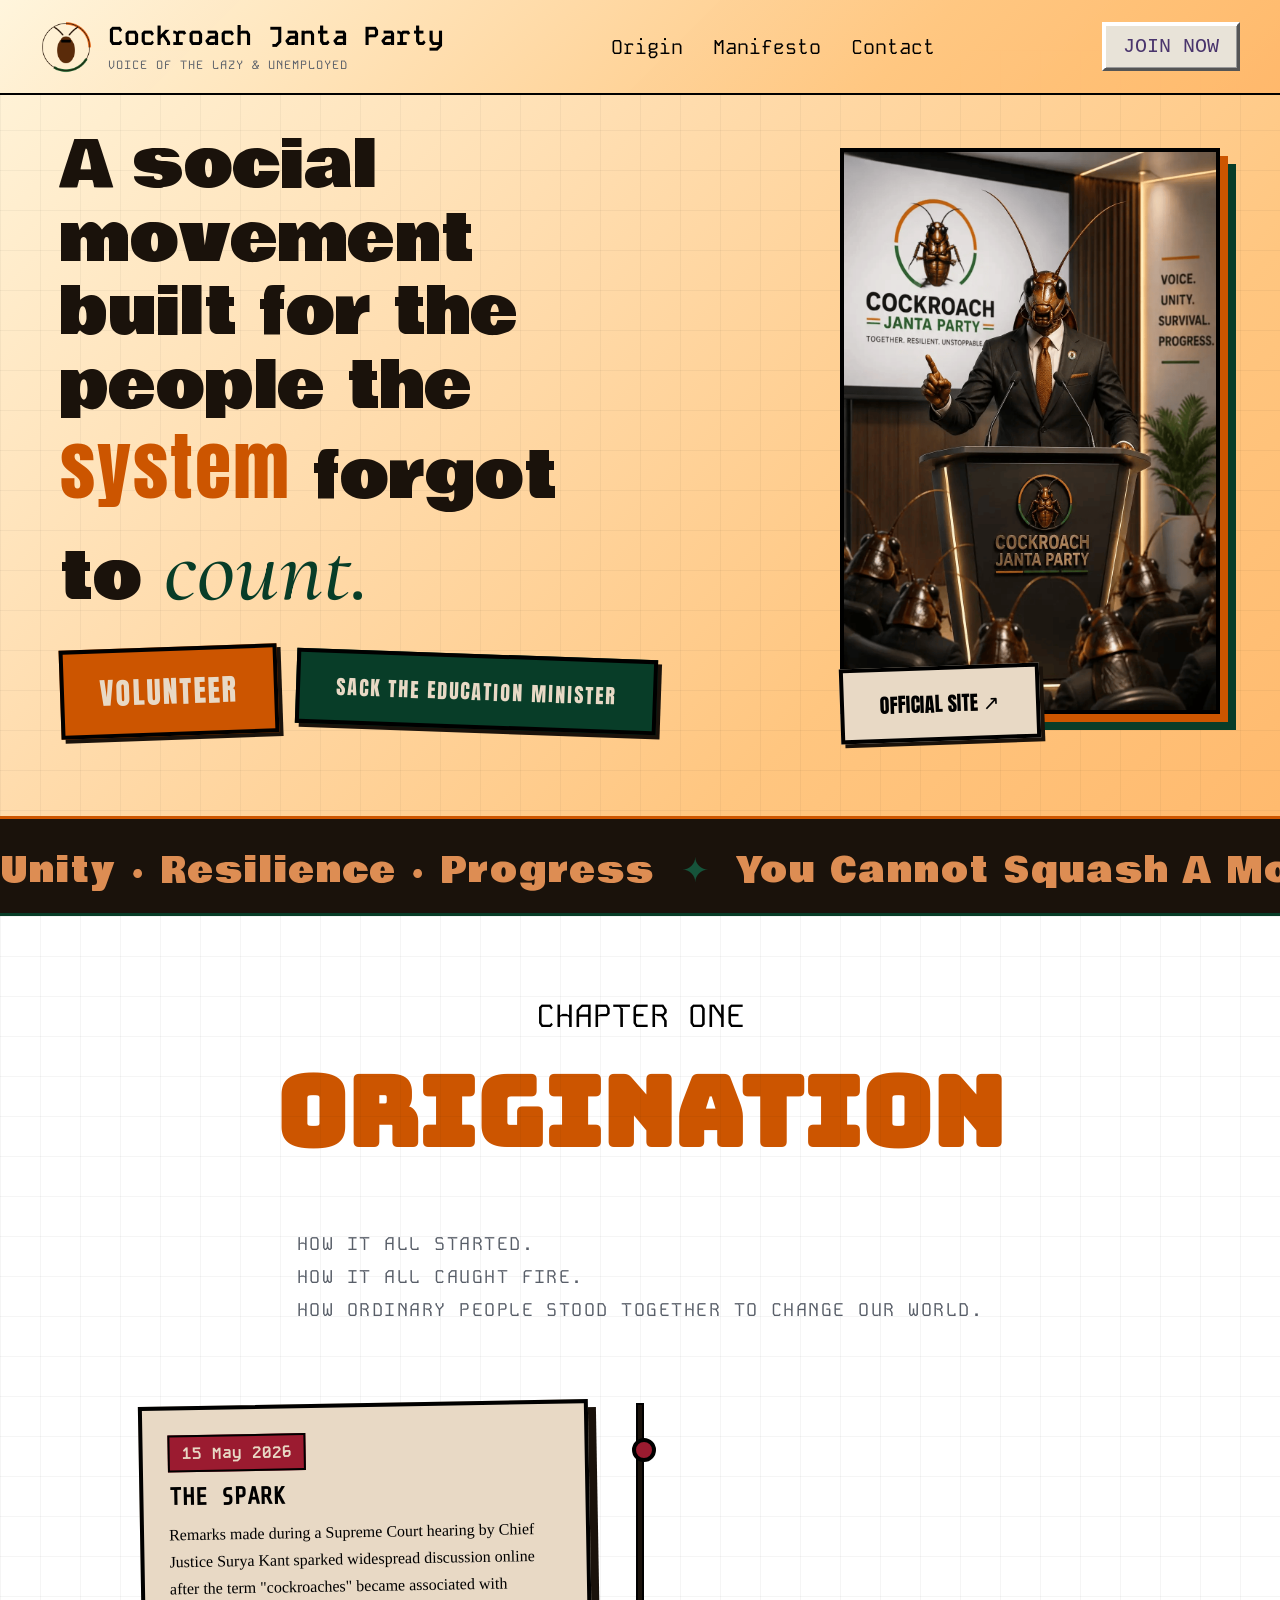
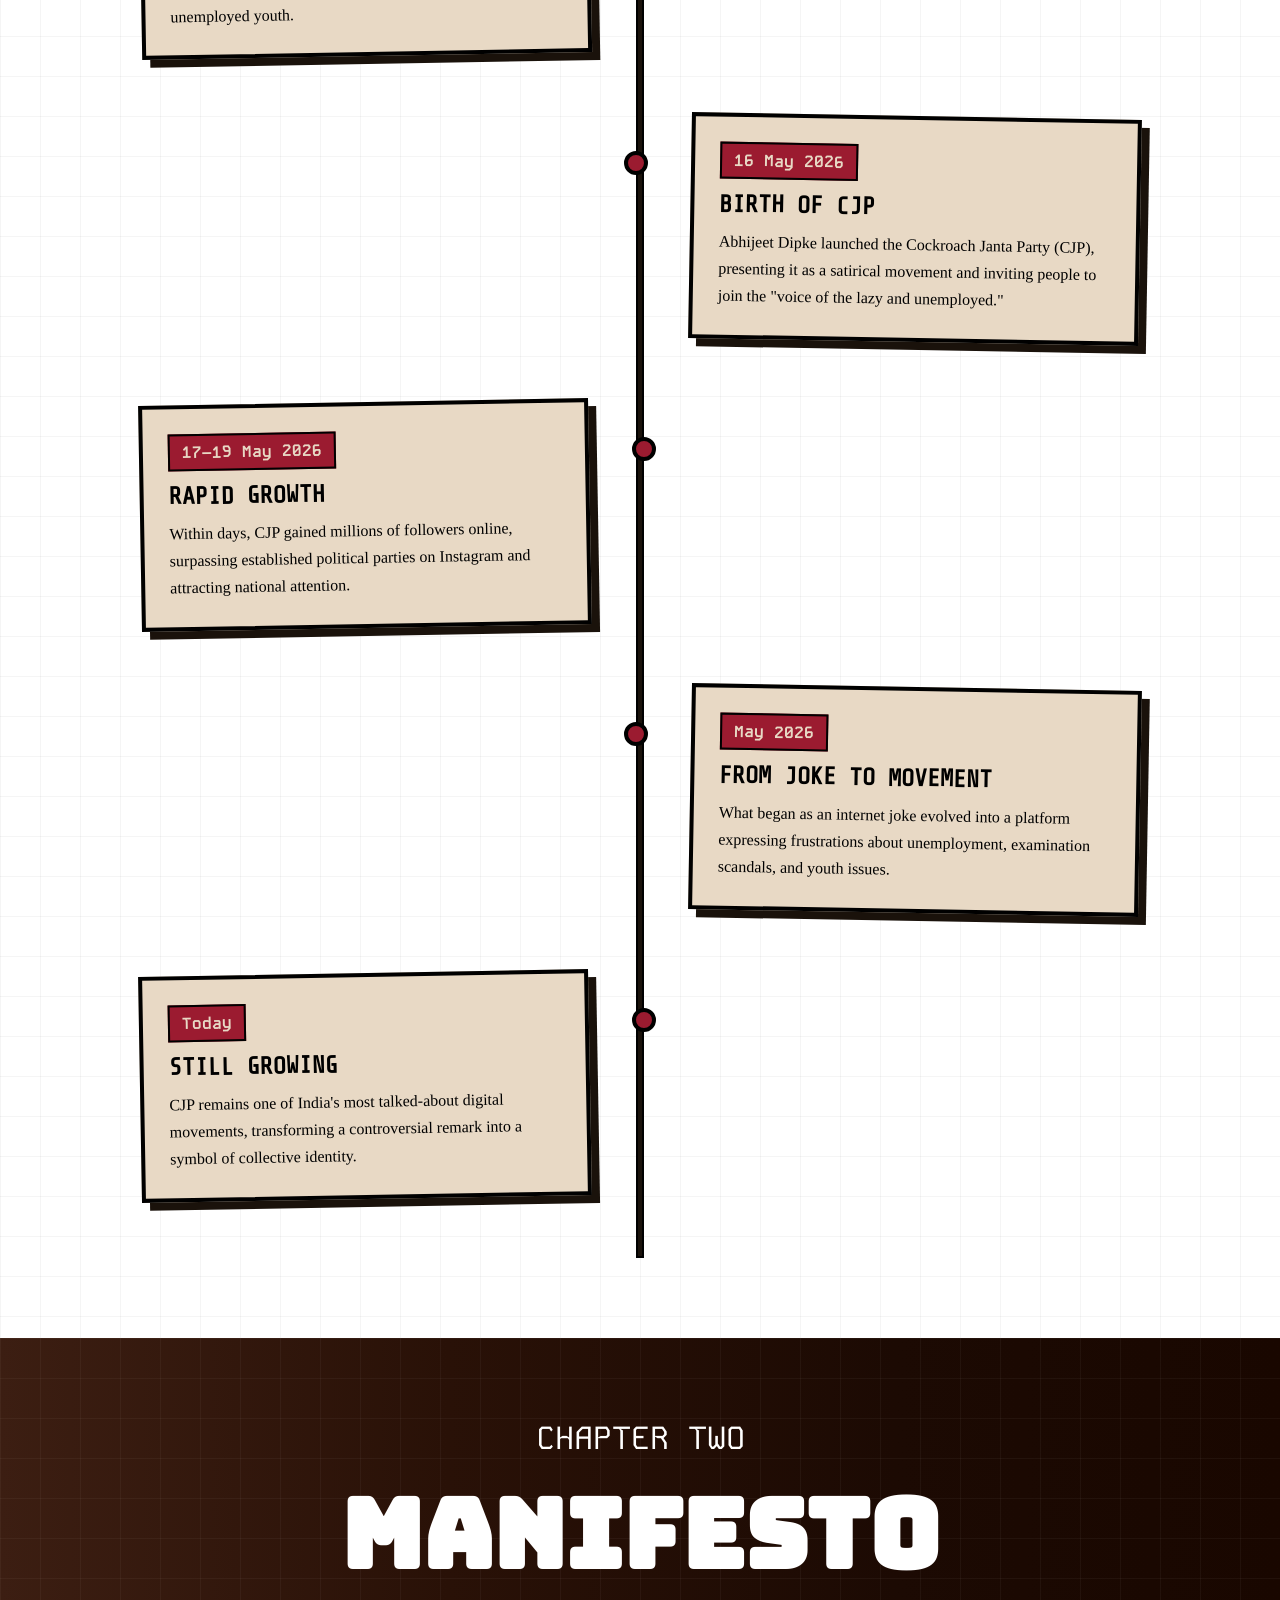
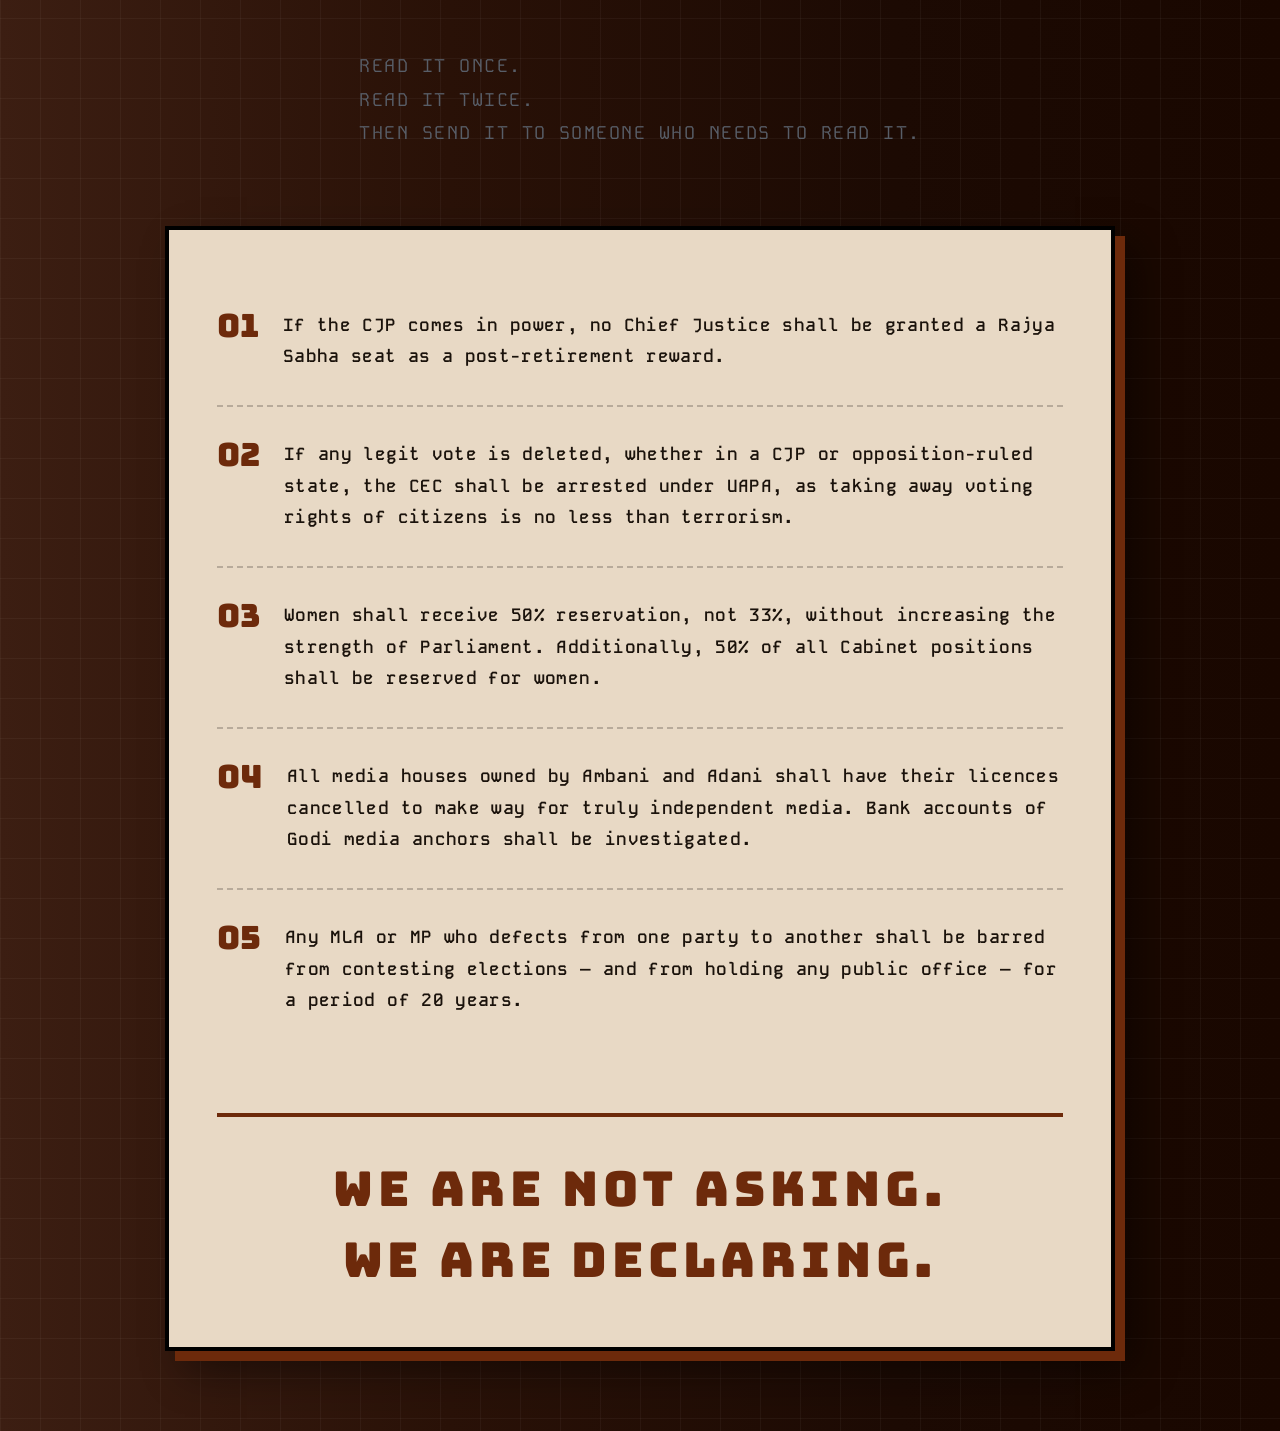
==== commit 35a13dad: "Refactor HTML and CSS: remove unused font links in index.html, update origin section title and add i" ====
--- a/index.html
+++ b/index.html
@@ -8,29 +8,6 @@
     <title>CJP</title>
 
     <link rel="stylesheet" href="style.css">
-
-    <link rel="preconnect" href="https://fonts.googleapis.com">
-    <link rel="preconnect" href="https://fonts.gstatic.com" crossorigin>
-    <link href="https://fonts.googleapis.com/css2?family=Kode+Mono:wght@400..700&display=swap" rel="stylesheet">
-
-    <link rel="preconnect" href="https://fonts.googleapis.com">
-    <link rel="preconnect" href="https://fonts.gstatic.com" crossorigin>
-    <link href="https://fonts.googleapis.com/css2?family=Bowlby+One&display=swap" rel="stylesheet">
-
-    <link href="https://fonts.googleapis.com/css2?family=Anton&family=Cormorant+Garamond:ital,wght@1,500&family=Inter:wght@400;500;700&display=swap" rel="stylesheet">
-
-    <link rel="preconnect" href="https://fonts.googleapis.com">
-    <link rel="preconnect" href="https://fonts.gstatic.com" crossorigin>
-    <link href="https://fonts.googleapis.com/css2?family=Bungee&display=swap" rel="stylesheet">
-
-    <link rel="preconnect" href="https://fonts.googleapis.com">
-    <link rel="preconnect" href="https://fonts.gstatic.com" crossorigin>
-    <link href="https://fonts.googleapis.com/css2?family=Bungee+Hairline&display=swap" rel="stylesheet">
-
-    <link rel="preconnect" href="https://fonts.googleapis.com">
-    <link rel="preconnect" href="https://fonts.gstatic.com" crossorigin>
-    <link href="https://fonts.googleapis.com/css2?family=Patua+One&display=swap" rel="stylesheet">
-
 </head>
 
 <body>
@@ -128,7 +105,13 @@
 
         <p class="chapter-1">CHAPTER ONE</p>
 
-        <h2 class="origin-title">ORIGIN</h2>
+        <h2 class="origin-title">ORIGINATION</h2>
+        
+        <p class="origin-intro">
+            How it all started.<br>
+            How it all caught fire.<br>
+            How ordinary people stood together to change our world.
+        </p>
         
         <div class="timeline">
             
--- a/style.css
+++ b/style.css
@@ -1,9 +1,27 @@
+@import url('https://fonts.googleapis.com/css2?family=Kode+Mono:wght@400..700&display=swap');
+@import url('https://fonts.googleapis.com/css2?family=Bowlby+One&display=swap');
+@import url('https://fonts.googleapis.com/css2?family=Anton&family=Cormorant+Garamond:ital,wght@1,500&family=Inter:wght@400;500;700&display=swap');
+@import url('https://fonts.googleapis.com/css2?family=Bungee&display=swap');
+@import url('https://fonts.googleapis.com/css2?family=Bungee+Hairline&display=swap');
+@import url('https://fonts.googleapis.com/css2?family=Share+Tech+Mono&display=swap');
+
         *,
         *::before,
         *::after{
             margin: 0;
             padding: 0;
             box-sizing: border-box;
+        }
+        :root{
+            --color-orange: #CC5500;
+            --color-forest: #083D28;
+            --color-maroon: #9B1B30;
+            --color-brown: #6D2A0B;
+            --color-paper: #E8D9C5;
+            --color-gray: #585e68;
+            --color-border: #000000;
+            --color-shadow: #1A120B;
+            --color-pressed-shadow: #1a120be2;
         }
             body{
                 padding-top:50px;
@@ -26,7 +44,7 @@
                 padding: 20px 40px;
                 display: flex;
                 align-items: center;
-                border-bottom: 2px solid rgb(0, 0, 0);
+                border-bottom: 2px solid var(--color-border);
                 z-index: 100;
                 background: linear-gradient(
                             135deg,
@@ -58,7 +76,7 @@
                 font-size: 12px;
                 text-transform: uppercase;
                 letter-spacing: 1px;
-                color: #585e68;
+                color: var(--color-gray);
                 margin-top: 4px;
             }
 
@@ -81,7 +99,7 @@
                 bottom: -5px;
                 width: 0%;
                 height: 2px;
-                background: blue;
+                background: var(--color-orange);
                 transition: width 0.2s ease;
             }
             .origin:hover::after{
@@ -100,7 +118,7 @@
                 bottom: -5px;
                 width: 0%;
                 height: 2px;
-                background: blue;
+                background: var(--color-orange);
                 transition: width 0.2s ease;
             }
             .manifesto:hover::after{
@@ -119,7 +137,7 @@
                 bottom: -5px;
                 width: 0%;
                 height: 2px;
-                background: blue;
+                background: var(--color-orange);
                 transition: width 0.2s ease;
             }
             .contact:hover::after{
@@ -195,20 +213,20 @@
                 font-size: 64px;
                 font-weight: 500;
                 line-height: 1.15;
-                color: #1A120B;
+                color: var(--color-shadow);
                 margin-bottom: 24px;
             }
             .system{
                 font-size: 74px;
                 font-family: 'Anton', sans-serif;
-                color: #CC5500;
+                color: var(--color-orange);
                 letter-spacing: 2px;
             }
             .count{
                 font-family: 'Cormorant Garamond', serif;
                 font-style: italic;
                 font-size: 94px;
-                color: #083D28;
+                color: var(--color-forest);
             }
 
             .info-buttons{
@@ -219,38 +237,38 @@
             .volunteer{
                 display: inline-block;
                 padding: 18px 36px;
-                background: #CC5500;
-                color: #E8D9C5;
+                background: var(--color-orange);
+                color: var(--color-paper);
                 font-family: 'Anton', sans-serif;
                 font-size: 30px;
                 letter-spacing: 2px;
                 text-decoration: none;
-                border: 4px solid black;
-                box-shadow: 4px 4px 0 #1A120B;
+                border: 4px solid var(--color-border);
+                box-shadow: 4px 4px 0 var(--color-shadow);
                 transform: rotate(-2deg);
                 transition: 0.15s ease;
             }
             .volunteer:hover{
                 transform: rotate(0deg) translate(-3px, -3px);
-                box-shadow: 7px 7px 0 #1a120be2;
+                box-shadow: 7px 7px 0 var(--color-pressed-shadow);
             }
             .sack{
                 display: inline-block;
                 padding: 18px 36px;
-                background: #083D28;
-                color: #E8D9C5;
+                background: var(--color-forest);
+                color: var(--color-paper);
                 font-family: 'Anton', sans-serif;
                 font-size: 20px;
                 letter-spacing: 2px;
                 text-decoration: none;
-                border: 4px solid black;
-                box-shadow: 4px 4px 0 #1A120B;
+                border: 4px solid var(--color-border);
+                box-shadow: 4px 4px 0 var(--color-shadow);
                 transform: rotate(2deg);
                 transition: 0.15s ease;
             }
             .sack:hover{
                 transform: rotate(0deg) translate(-3px, -3px);
-                box-shadow: 7px 7px 0 #1a120be2;
+                box-shadow: 7px 7px 0 var(--color-pressed-shadow);
             }
 
             .info-right{
@@ -264,17 +282,17 @@
             .info-right img{
                 width:100%;
                 height:auto;
-                border:4px solid black;
+                border:4px solid var(--color-border);
                 box-shadow: 
-                8px 8px 0 #CC5500,
-                16px 16px 0 #083D28;
+                8px 8px 0 var(--color-orange),
+                16px 16px 0 var(--color-forest);
                 transition: 0.3s;
             }
             .info-right img:hover{
                 transform: translate(-4px, -4px);
                 box-shadow:
-                12px 12px 0 #CC5500,
-                24px 24px 0 #083D28;
+                12px 12px 0 var(--color-orange),
+                24px 24px 0 var(--color-forest);
             }
 
             .official{
@@ -285,16 +303,16 @@
                 font-size: 20px;
                 color: black;
                 text-decoration: none;
-                background: #E8D9C5;
+                background: var(--color-paper);
                 padding: 18px 36px;
-                border: 4px solid black;
-                box-shadow: 4px 4px 0 #1A120B;
+                border: 4px solid var(--color-border);
+                box-shadow: 4px 4px 0 var(--color-shadow);
                 transform:rotate(-2deg);
                 transition:0.15s ease;
             }
             .official:hover{
                 transform: rotate(0deg) translate(-3px,-3px);
-                box-shadow: 7px 7px 0 #1a120be2;
+                box-shadow: 7px 7px 0 var(--color-pressed-shadow);
             }
 
             .ribbon{
@@ -302,9 +320,9 @@
                 height: 100%;
                 max-height: 100px;
                 overflow: hidden;
-                background: #1A120B;
-                border-top: 3px solid #CC5500;
-                border-bottom: 3px solid #083D28;
+                background: var(--color-shadow);
+                border-top: 3px solid var(--color-orange);
+                border-bottom: 3px solid var(--color-forest);
                 padding: 25px 0;
                 white-space: nowrap;
             }
@@ -314,14 +332,14 @@
                 animation: scroll 30s linear infinite;
             }
             .ribbon-track > span{
-                font-family: 'Bowlby one',sans-serif;
+                font-family: 'Bowlby One',sans-serif;
                 font-size: 34px;
                 font-weight: 300;
-                color: #dd8b51;
+                color: #dd8d53;
                 letter-spacing: 2px;
             }
             .star{
-                color: #44e4a4;
+                color: #16543b;
                 margin: 0 12px;
             }
 
@@ -356,18 +374,29 @@
             }
 
             .chapter-1{
-                font-family: 'Bungee Hairline',sans-serif;
                 font-size: 2rem;
                 text-align: center;
                 color: black;
             }
             .origin-title{
                 text-align: center;
-                color: #CC5500;
+                color: var(--color-orange);
                 font-size: clamp(4rem,8vw,6rem);
                 text-transform: uppercase;
                 margin-bottom: 40px;
                 font-family: 'Bungee',sans-serif;
+            }
+
+            .origin-intro{
+                font-size: 1.15rem;
+                max-width: 700px;
+                margin: 0 auto 4rem;
+                line-height: 1.8;
+                color: var(--color-gray);
+                text-transform: uppercase;
+                letter-spacing: .08em;
+                position: relative;
+                z-index: 2;
             }
 
             .timeline{
@@ -382,8 +411,8 @@
                 transform: translateX(-50%);
                 width: 8px;
                 height: 100%;
-                background: #2b1d0e;
-                border: 2px solid #000;
+                background: var(--color-shadow);
+                border: 2px solid var(--color-border);
             }
 
             .timeline-item{
@@ -405,8 +434,8 @@
                 top: 35px;
                 width: 24px;
                 height: 24px;
-                background: #c0392b;
-                border: 4px solid #000;
+                background: var(--color-maroon);
+                border: 4px solid var(--color-border);
                 border-radius: 50%;
             }
             .timeline-item:nth-child(odd) .timeline-dot{
@@ -419,12 +448,12 @@
             .timeline-content{
                 position: relative;
                 z-index: 2;
-                background: #f7edd2;
-                border: 4px solid #000;
+                background: var(--color-paper);
+                border: 4px solid var(--color-border);
                 padding: 25px;
-                box-shadow: 8px 8px 0 #1A120B;
+                box-shadow: 8px 8px 0 var(--color-shadow);
                 transform: rotate(-1deg);
-                transition: 0.3s;
+                transition: 0.15s;
             }
             .timeline-item:nth-child(even) .timeline-content{
                 transform: rotate(1deg);
@@ -432,28 +461,27 @@
             .timeline-content:hover,
             .timeline-item:nth-child(even) .timeline-content:hover{
                 transform: rotate(0deg) scale(1.03);
-                box-shadow: 8px 8px 0 #1a120be2;
+                box-shadow: 8px 8px 0 var(--color-pressed-shadow);
             }
 
             .date{
                 display: inline-block;
-                background: #9B1B30;
-                color: #E8D9C5;
+                background: var(--color-maroon);
+                color: var(--color-paper);
                 padding: 6px 12px;
                 font-weight: bold;
-                border: 2px solid #000;
+                border: 2px solid var(--color-border);
                 margin-bottom: 12px;
             }
             .timeline-content h3{
                 margin: 0 0 10px;
                 text-transform: uppercase;
                 font-size: 1.5rem;
-                font-family: 'Patua One', sans-serif;
-                letter-spacing: 1px;
+                font-family: 'Share Tech Mono', sans-serif;
             }
             .timeline-content p{
                 line-height: 1.7;
-                font-family: 'Special Elite', monospace;
+                font-family: 'Special Elite', cursive;
             }
 
             .section-manifesto{
@@ -486,7 +514,6 @@
             }
 
             .chapter-2{
-                font-family: 'Bungee Hairline',sans-serif;
                 font-size: 2rem;
                 text-align: center;
                 color: white;
@@ -505,7 +532,7 @@
                 max-width: 600px;
                 margin: 0 auto 4rem;
                 line-height: 1.8;
-                color: #f0dfc2;
+                color: var(--color-gray);
                 text-transform: uppercase;
                 letter-spacing: .08em;
                 position: relative;
@@ -515,12 +542,12 @@
             .manifesto-paper{
                 max-width: 950px;
                 margin: 0 auto;
-                background: #f4e7c5;
-                color: #241d1a;
+                background: var(--color-paper);
+                color: var(--color-shadow);
                 padding: 3rem;
-                border: 4px solid #1b0d08;
+                border: 4px solid var(--color-border);
                 box-shadow:
-                10px 10px 0 #6d2a0b,
+                10px 10px 0 var(--color-brown),
                 20px 20px 40px rgba(0,0,0,.45);
                 text-align: left;
                 position: relative;
@@ -532,7 +559,7 @@
                 gap: 1.5rem;
                 align-items: flex-start;
                 padding: 2rem 0;
-                border-bottom: 2px dashed rgba(36,29,26,.25);
+                border-bottom: 2px dashed rgba(36, 29, 26, 0.25);
             }
 
             .manifesto-point:last-of-type{
@@ -543,7 +570,7 @@
                 flex-shrink: 0;
                 font-family: "Bungee", sans-serif;
                 font-size: 2rem;
-                color: #6d2a0b;
+                color: var(--color-brown);
                 line-height: 1;
             }
 
@@ -558,13 +585,13 @@
                 margin-top: 4rem;
                 text-align: center;
                 padding-top: 2rem;
-                border-top: 4px solid #6d2a0b;
+                border-top: 4px solid var(--color-brown);
             }
 
             .closing p{
                 font-family: "Bungee", sans-serif;
                 font-size: clamp(1.5rem, 4vw, 3rem);
-                color: #6d2a0b;
+                color: var(--color-brown);
                 margin: .5rem 0;
                 text-transform: uppercase;
                 letter-spacing: .1em;
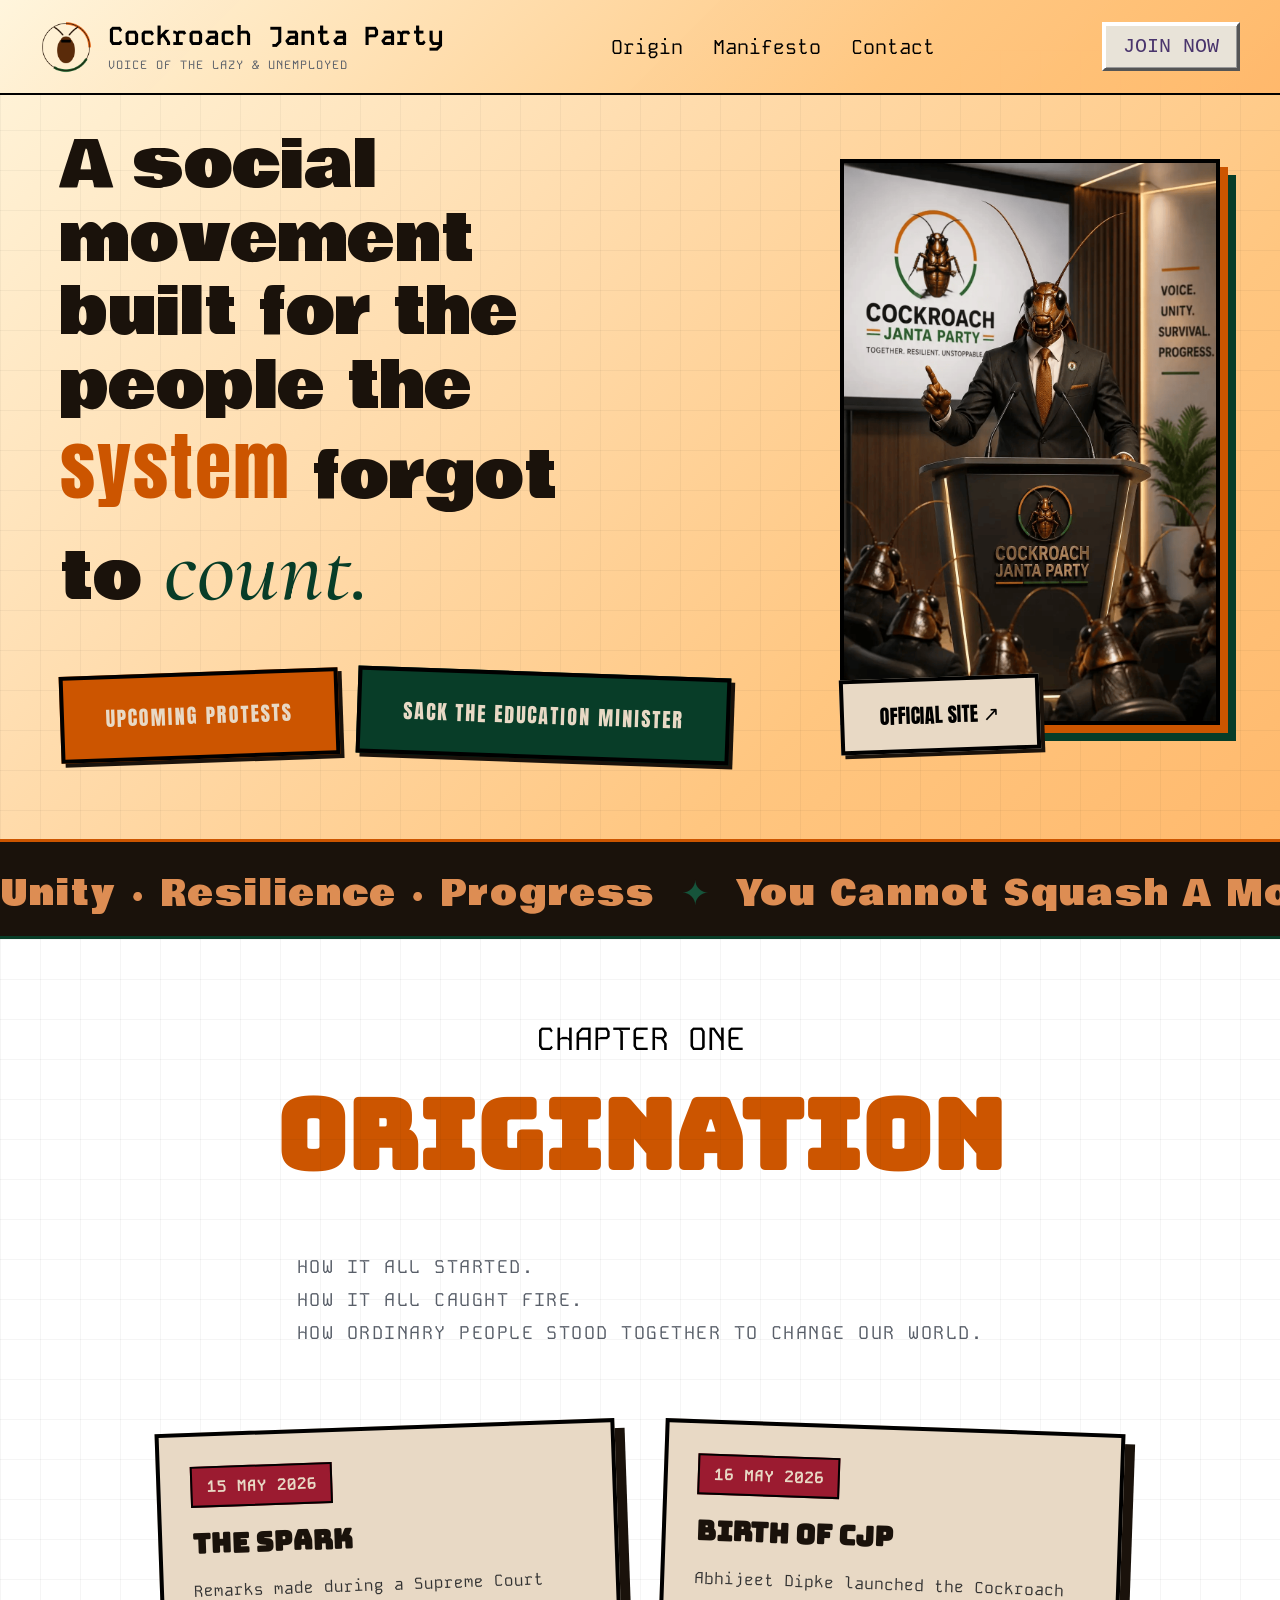
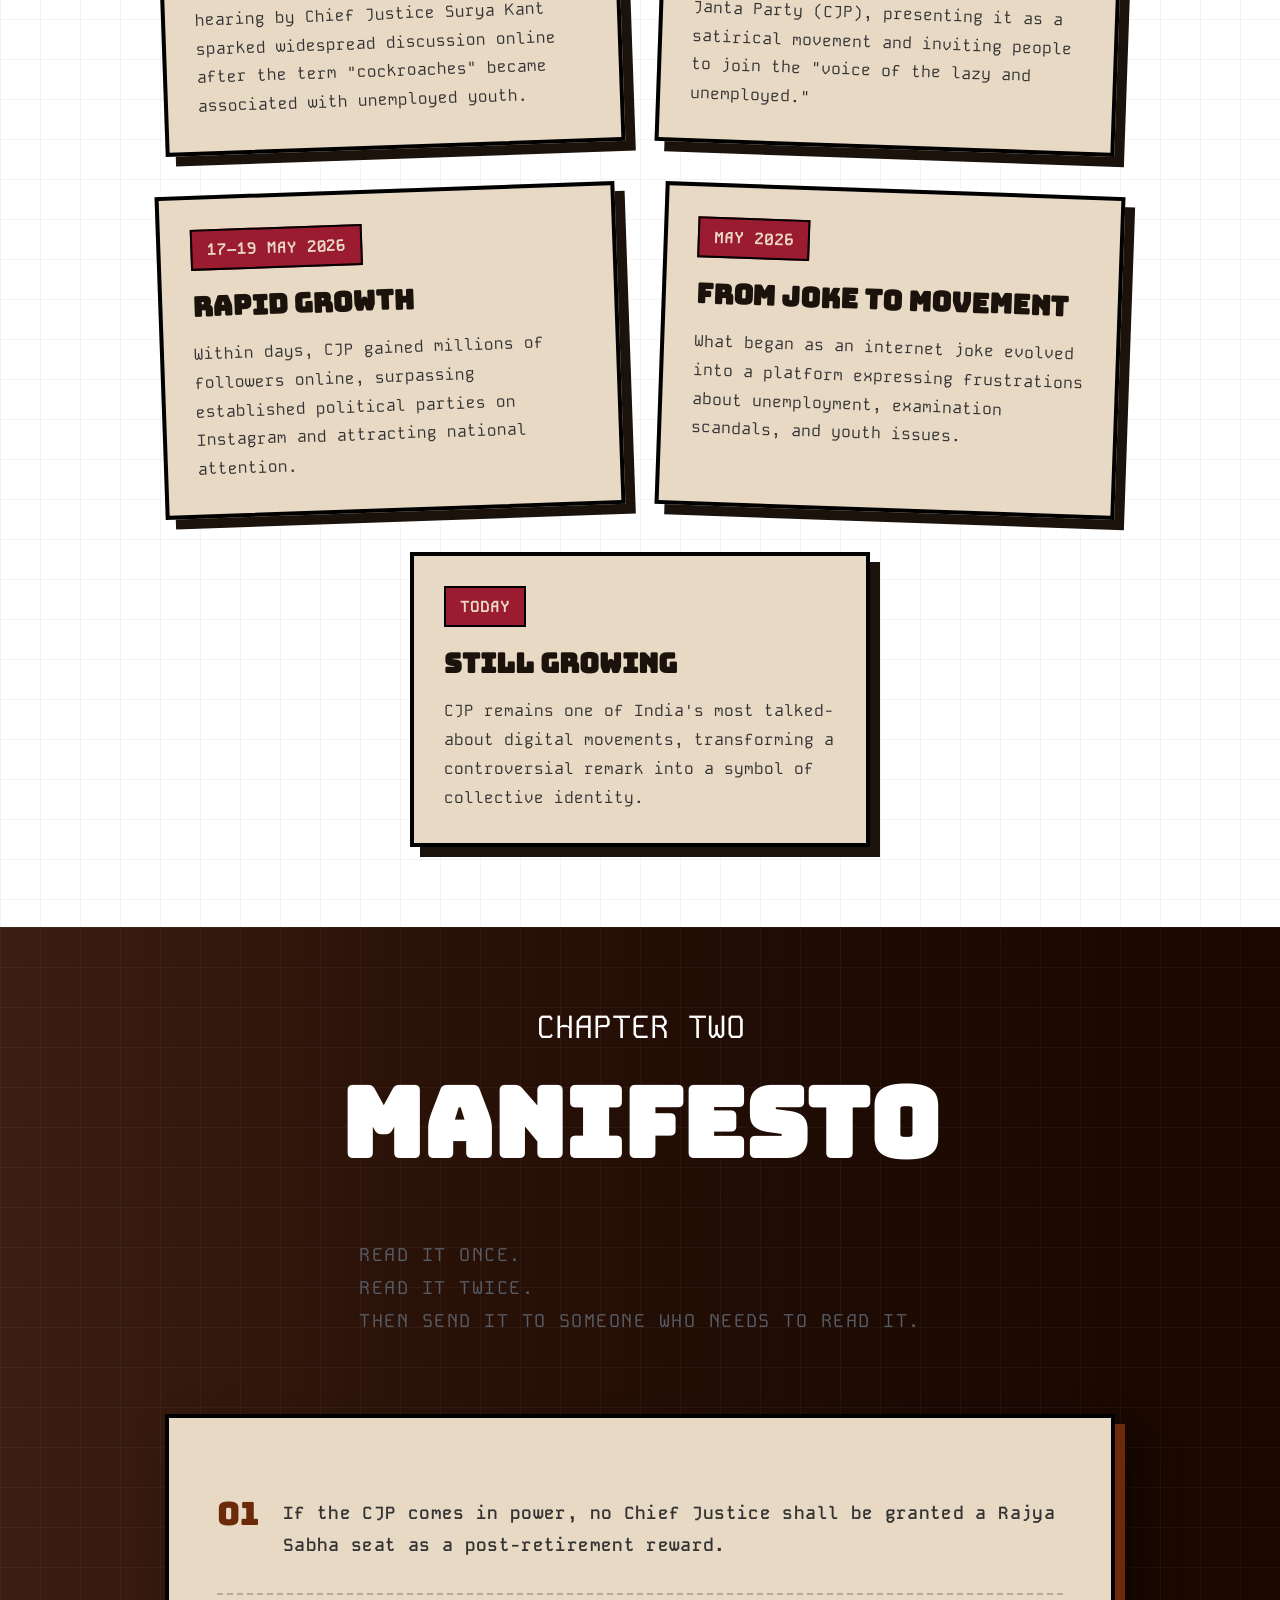
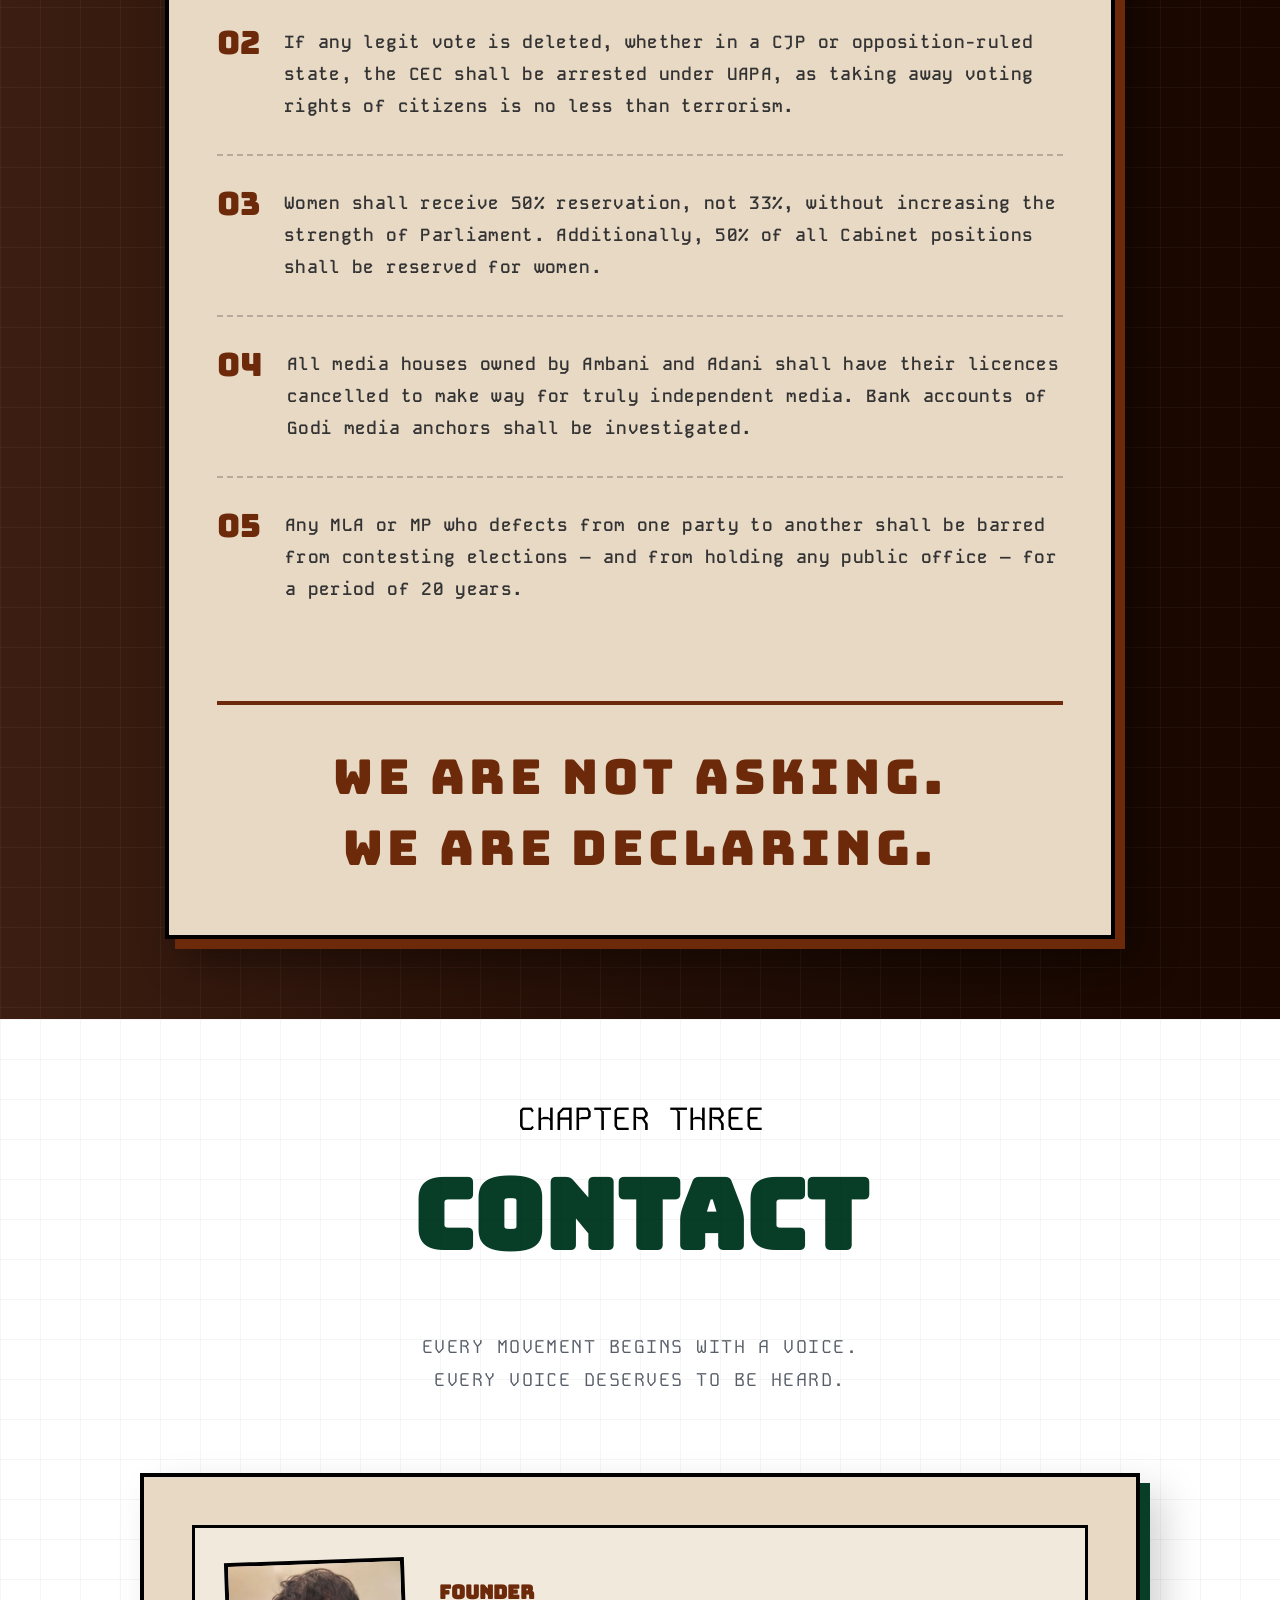
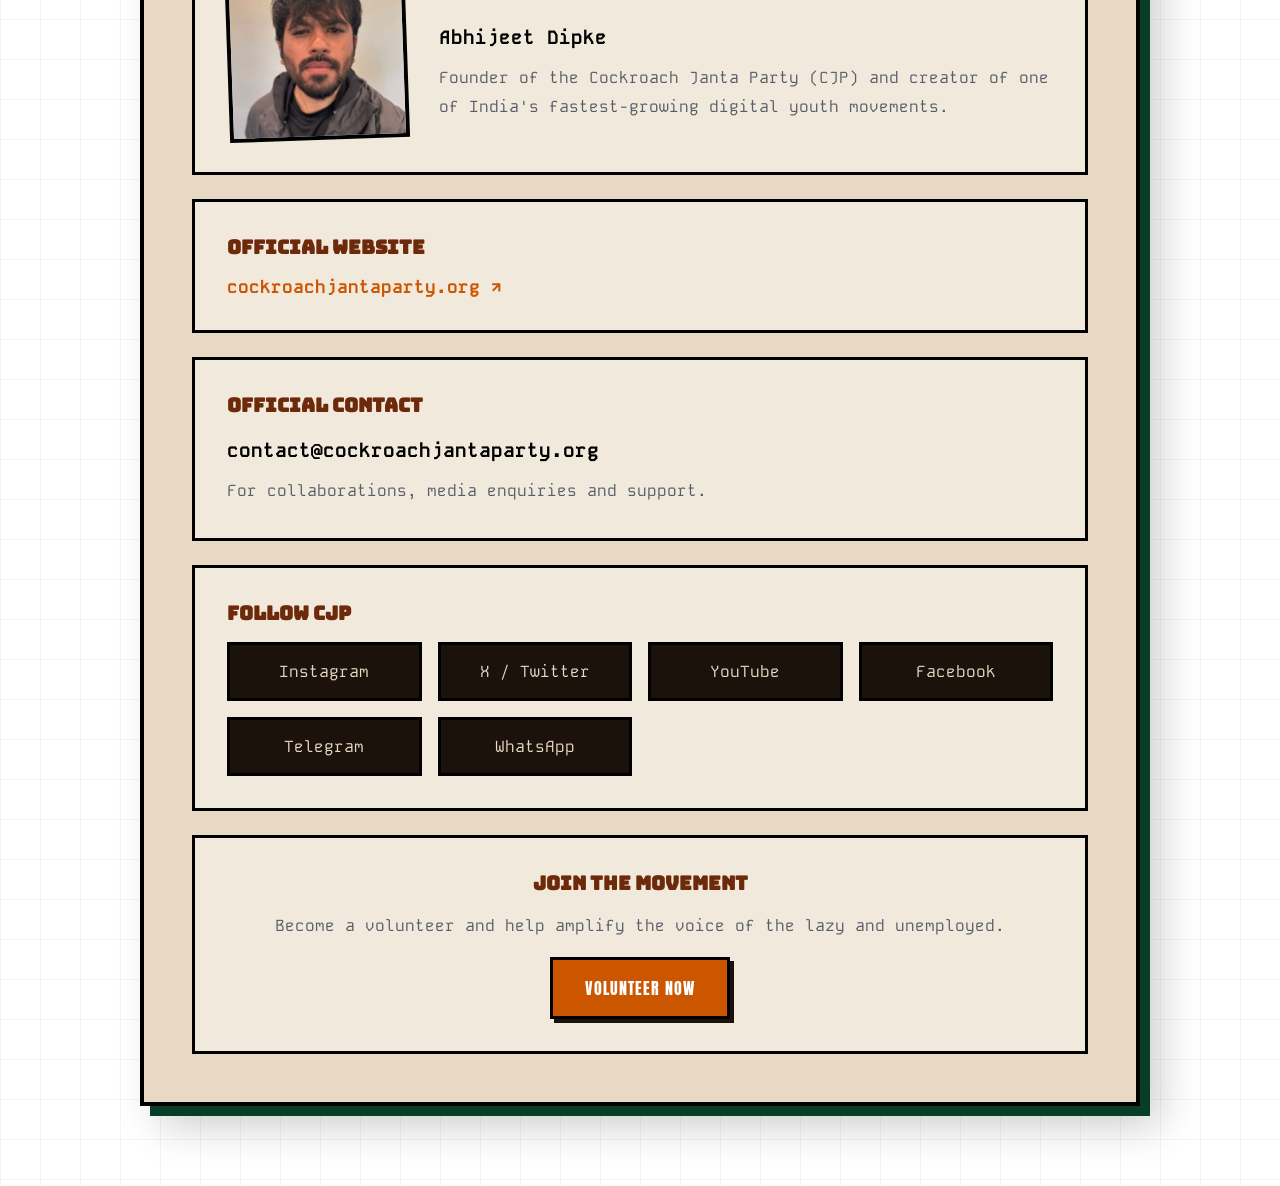
==== commit 14934897: "Refactor HTML and CSS: update volunteer button to upcoming protests link; redesign origin section wi" ====
--- a/index.html
+++ b/index.html
@@ -50,14 +50,13 @@
             </p>
 
             <div class="info-buttons">
-                <a class="volunteer" href="https://cockroachjantaparty.org/volunteer.html" target="_blank">
-                    VOLUNTEER
+                <a class="protests" href="#">
+                    UPCOMING PROTESTS
                 </a>
                 <a class="sack" href="https://petition.cockroachjantaparty.org/sack/">
                     SACK THE EDUCATION MINISTER
                 </a>
             </div>
-
         </div>
         
         <div class="info-right">
@@ -96,9 +95,7 @@
                      Stronger Together
                      <span class="star">✦ </span> 
                     </span>
-
-            </div>
-
+            </div>
     </section>
     
     <section class="section-origin" id="origin-link">
@@ -113,73 +110,56 @@
             How ordinary people stood together to change our world.
         </p>
         
-        <div class="timeline">
-            
-            <div class="timeline-item">
-                <div class="timeline-dot"></div>
-                <div class="timeline-content">
-                    <span class="date">15 May 2026</span>
-                    <h3>The Spark</h3>
-                    <p>
-                        Remarks made during a Supreme Court hearing by Chief Justice
-                        Surya Kant sparked widespread discussion online after the term
-                        "cockroaches" became associated with unemployed youth.
-                    </p>
-                </div>
-            </div>
-
-            <div class="timeline-item">
-                <div class="timeline-dot"></div>
-                <div class="timeline-content">
-                    <span class="date">16 May 2026</span>
-                    <h3>Birth of CJP</h3>
-                    <p>
-                        Abhijeet Dipke launched the Cockroach Janta Party (CJP),
-                        presenting it as a satirical movement and inviting people
-                        to join the "voice of the lazy and unemployed."
-                    </p>
-                </div>
-            </div>
-            
-            <div class="timeline-item">
-                <div class="timeline-dot"></div>
-                <div class="timeline-content">
-                    <span class="date">17–19 May 2026</span>
-                    <h3>Rapid Growth</h3>
-                    <p>
-                        Within days, CJP gained millions of followers online,
-                        surpassing established political parties on Instagram and
-                        attracting national attention.
-                    </p>
-                </div>
-            </div>
-            
-            <div class="timeline-item">
-                <div class="timeline-dot"></div>
-                <div class="timeline-content">
-                    <span class="date">May 2026</span>
-                    <h3>From Joke to Movement</h3>
-                    <p>
-                        What began as an internet joke evolved into a platform
-                        expressing frustrations about unemployment, examination
-                        scandals, and youth issues.
-                    </p>
-                </div>
-            </div>
-            
-            <div class="timeline-item">
-                <div class="timeline-dot"></div>
-                <div class="timeline-content">
-                    <span class="date">Today</span>
-                    <h3>Still Growing</h3>
-                    <p>
-                        CJP remains one of India's most talked-about digital
-                        movements, transforming a controversial remark into a
-                        symbol of collective identity.
-                    </p>
-                </div>
-            </div>
-        
+        <div class="origin-board">
+            <article class="origin-poster">
+                <span class="poster-date">15 MAY 2026</span>
+                <h3>THE SPARK</h3>
+                <p>
+                    Remarks made during a Supreme Court hearing by Chief Justice
+                    Surya Kant sparked widespread discussion online after the term
+                    "cockroaches" became associated with unemployed youth.
+                </p>
+            </article>
+            
+            <article class="origin-poster">
+                <span class="poster-date">16 MAY 2026</span>
+                <h3>BIRTH OF CJP</h3>
+                <p>
+                    Abhijeet Dipke launched the Cockroach Janta Party (CJP),
+                    presenting it as a satirical movement and inviting people
+                    to join the "voice of the lazy and unemployed."
+                </p>
+            </article>
+
+            <article class="origin-poster">
+                <span class="poster-date">17–19 MAY 2026</span>
+                <h3>RAPID GROWTH</h3>
+                <p>
+                    Within days, CJP gained millions of followers online,
+                    surpassing established political parties on Instagram and
+                    attracting national attention.
+                </p>
+            </article>
+
+            <article class="origin-poster">
+                <span class="poster-date">MAY 2026</span>
+                <h3>FROM JOKE TO MOVEMENT</h3>
+                <p>
+                    What began as an internet joke evolved into a platform
+                    expressing frustrations about unemployment, examination
+                    scandals, and youth issues.
+                </p>
+            </article>
+
+            <article class="origin-poster">
+                <span class="poster-date">TODAY</span>
+                <h3>STILL GROWING</h3>
+                <p>
+                    CJP remains one of India's most talked-about digital
+                    movements, transforming a controversial remark into a
+                    symbol of collective identity.
+                </p>
+            </article>
         </div>
     </section>
 
@@ -247,6 +227,89 @@
         
         </div>
     </section>
+    
+    <section class="section-contact" id="contact-link">
+        
+        <p class="chapter-3">CHAPTER THREE</p>
+        
+        <h2 class="contact-title">CONTACT</h2>
+        
+        <p class="contact-intro">
+            Every movement begins with a voice.<br>
+            Every voice deserves to be heard.
+        </p>
+        
+        <div class="contact-card">
+            <div class="contact-block founder-card">
+                <img src="assests/abhijeet.jpg" alt="Abhijeet Dipke" class="founder-image">   
+                <div class="founder-info">
+                    <h3>FOUNDER</h3>
+                    <p class="contact-text">
+                        Abhijeet Dipke
+                    </p>
+                    <p class="contact-subtext">
+                        Founder of the Cockroach Janta Party (CJP)
+                        and creator of one of India's fastest-growing
+                        digital youth movements.
+                    </p>
+                </div>
+            </div>
+            
+            <div class="contact-block">
+                <h3>OFFICIAL WEBSITE</h3>
+                <a class="contact-link" href="https://cockroachjantaparty.org/" target="_blank">
+                    cockroachjantaparty.org ↗
+                </a>
+            </div>
+            
+            <div class="contact-block">
+                <h3>OFFICIAL CONTACT</h3>
+                <p class="contact-text">
+                    contact@cockroachjantaparty.org
+                </p>
+                <p class="contact-subtext">
+                    For collaborations, media enquiries and support.
+                </p>
+            </div>
+
+            <div class="contact-block">
+                <h3>FOLLOW CJP</h3>
+                <div class="social-grid">
+                    <a class="social-link" href="#">
+                        Instagram
+                    </a>
+                    <a class="social-link" href="#">
+                        X / Twitter
+                    </a>
+                    <a class="social-link" href="#">
+                        YouTube
+                    </a>
+                    <a class="social-link" href="#">
+                        Facebook
+                    </a>
+
+                    <a class="social-link" href="#">
+                        Telegram
+                    </a>
+
+                    <a class="social-link" href="#">
+                        WhatsApp
+                    </a>
+                </div>
+            </div>
+            
+            <div class="contact-block join-block">
+                <h3>JOIN THE MOVEMENT</h3>
+                <p class="contact-subtext">
+                    Become a volunteer and help amplify
+                    the voice of the lazy and unemployed.
+                </p>
+                <a href="https://cockroachjantaparty.org/volunteer.html" target="_blank" class="join-movement">
+                    VOLUNTEER NOW
+                </a>
+            </div>
+        </div>
+    </section>
 
 </body>
 </html>
--- a/style.css
+++ b/style.css
@@ -12,17 +12,45 @@
             padding: 0;
             box-sizing: border-box;
         }
+
         :root{
             --color-orange: #CC5500;
             --color-forest: #083D28;
             --color-maroon: #9B1B30;
             --color-brown: #6D2A0B;
+            --color-gray: #585e68;
             --color-paper: #E8D9C5;
-            --color-gray: #585e68;
+            --color-paper-text: #333333;
             --color-border: #000000;
             --color-shadow: #1A120B;
             --color-pressed-shadow: #1a120be2;
         }
+        
+        html{
+            scroll-behavior: smooth;
+        }
+
+        @keyframes fadeUp{
+                from{
+                    opacity: 0;
+                    transform: translateY(40px);
+                }
+
+                to{
+                    opacity: 1;
+                    transform: translateY(0);
+                }
+            }
+
+        @keyframes scroll{
+                from{
+                    transform:translateX(0);
+                }
+                to{
+                    transform:translateX(-50%);
+                }
+            }
+
             body{
                 padding-top:50px;
                 background: linear-gradient(
@@ -87,6 +115,7 @@
                 justify-content: center;
                 font-size: 20px;
             }
+
             .origin{
                 position: relative;
                 text-decoration: none;
@@ -105,6 +134,7 @@
             .origin:hover::after{
                 width: 100%;
             }
+
             .manifesto{
                 margin-left: 30px;
                 position: relative;
@@ -124,6 +154,7 @@
             .manifesto:hover::after{
                 width: 100%;
             }
+
             .contact{
                 margin-left: 30px;
                 position: relative;
@@ -215,7 +246,10 @@
                 line-height: 1.15;
                 color: var(--color-shadow);
                 margin-bottom: 24px;
-            }
+                opacity: 0;
+                animation: fadeUp 1s ease forwards;
+            }
+
             .system{
                 font-size: 74px;
                 font-family: 'Anton', sans-serif;
@@ -231,16 +265,22 @@
 
             .info-buttons{
                 display: flex;
+                white-space: nowrap;
+                margin-top: 25px;
                 gap: 18px;
                 align-items: center;
-            }
-            .volunteer{
+                opacity: 0;
+                animation: fadeUp 1s ease forwards;
+                animation-delay: 0.3s;
+            }
+
+            .protests{
                 display: inline-block;
-                padding: 18px 36px;
+                padding: 24px 42px;
                 background: var(--color-orange);
                 color: var(--color-paper);
                 font-family: 'Anton', sans-serif;
-                font-size: 30px;
+                font-size: 20px;
                 letter-spacing: 2px;
                 text-decoration: none;
                 border: 4px solid var(--color-border);
@@ -248,13 +288,15 @@
                 transform: rotate(-2deg);
                 transition: 0.15s ease;
             }
-            .volunteer:hover{
-                transform: rotate(0deg) translate(-3px, -3px);
-                box-shadow: 7px 7px 0 var(--color-pressed-shadow);
-            }
+            .protests:hover{
+                transform: rotate(0deg) translate(-3px,-3px);
+                box-shadow:
+                7px 7px 0 var(--color-pressed-shadow);
+            }
+
             .sack{
                 display: inline-block;
-                padding: 18px 36px;
+                padding: 24px 42px;
                 background: var(--color-forest);
                 color: var(--color-paper);
                 font-family: 'Anton', sans-serif;
@@ -272,11 +314,14 @@
             }
 
             .info-right{
-                 position: relative;
-                 width: 100%;
-                 max-width: 380px;
-                 margin-left: -40px;
-                 transition: 0.3s;
+                position: relative;
+                width: 100%;
+                max-width: 380px;
+                margin-left: -40px;
+                transition: 0.3s;
+                opacity: 0;
+                animation: fadeUp 1s ease forwards;
+                animation-delay: 0.6s;
             }
 
             .info-right img{
@@ -338,21 +383,14 @@
                 color: #dd8d53;
                 letter-spacing: 2px;
             }
+
             .star{
                 color: #16543b;
                 margin: 0 12px;
             }
 
-            @keyframes scroll{
-                from{
-                    transform:translateX(0);
-                }
-                to{
-                    transform:translateX(-50%);
-                }
-            }
-
             .section-origin{
+                scroll-margin-top: 90px;
                 width: 100%;
                 display: flex;
                 flex-direction: column;
@@ -399,92 +437,64 @@
                 z-index: 2;
             }
 
-            .timeline{
-                position: relative;
-                max-width: 1000px;
-                margin: auto;
-            }
-            .timeline::before{
-                content: "";
-                position: absolute;
-                left: 50%;
-                transform: translateX(-50%);
-                width: 8px;
-                height: 100%;
-                background: var(--color-shadow);
-                border: 2px solid var(--color-border);
-            }
-
-            .timeline-item{
-                width: 50%;
-                position: relative;
-                margin-bottom: 60px;
-            }
-            .timeline-item:nth-child(odd){
-                left: 0;
-                padding-right: 50px;
-            }
-            .timeline-item:nth-child(even){
-                left: 50%;
-                padding-left: 50px;
-            }
-
-            .timeline-dot{
-                position: absolute;
-                top: 35px;
-                width: 24px;
-                height: 24px;
-                background: var(--color-maroon);
+            .origin-board{
+                width: 100%;
+                max-width: 1100px;
+                display: flex;
+                flex-wrap: wrap;
+                justify-content: center;
+                gap: 40px;
+                position: relative;
+                z-index: 2;
+            }
+
+            .origin-poster{
+                width: 100%;
+                max-width: 460px;
+                background: var(--color-paper);
+                padding: 30px;
                 border: 4px solid var(--color-border);
-                border-radius: 50%;
-            }
-            .timeline-item:nth-child(odd) .timeline-dot{
-                right: -16px;
-            }
-            .timeline-item:nth-child(even) .timeline-dot{
-                left: -16px;
-            }
-
-            .timeline-content{
-                position: relative;
-                z-index: 2;
-                background: var(--color-paper);
-                border: 4px solid var(--color-border);
-                padding: 25px;
-                box-shadow: 8px 8px 0 var(--color-shadow);
-                transform: rotate(-1deg);
-                transition: 0.15s;
-            }
-            .timeline-item:nth-child(even) .timeline-content{
-                transform: rotate(1deg);
-            }
-            .timeline-content:hover,
-            .timeline-item:nth-child(even) .timeline-content:hover{
+                box-shadow: 10px 10px 0 var(--color-shadow);
+                transition: 0.2s ease;
+                position: relative;
+            }
+            .origin-poster:nth-child(odd){
+                transform: rotate(-2deg);
+            }
+            .origin-poster:nth-child(even){
+                transform: rotate(2deg);
+            }
+            .origin-poster:last-child{
+                transform: rotate(0deg);
+            }
+            .origin-poster:hover{
                 transform: rotate(0deg) scale(1.03);
-                box-shadow: 8px 8px 0 var(--color-pressed-shadow);
-            }
-
-            .date{
+                box-shadow: 15px 15px 0 var(--color-orange);
+            }
+
+            .poster-date{
                 display: inline-block;
+                padding: 8px 14px;
                 background: var(--color-maroon);
                 color: var(--color-paper);
-                padding: 6px 12px;
+                border: 2px solid var(--color-border);
+                margin-bottom: 18px;
                 font-weight: bold;
-                border: 2px solid var(--color-border);
-                margin-bottom: 12px;
-            }
-            .timeline-content h3{
-                margin: 0 0 10px;
-                text-transform: uppercase;
-                font-size: 1.5rem;
-                font-family: 'Share Tech Mono', sans-serif;
-            }
-            .timeline-content p{
-                line-height: 1.7;
-                font-family: 'Special Elite', cursive;
+            }
+            .origin-poster h3{
+                font-family: 'Bungee', sans-serif;
+                font-size: 1.7rem;
+                margin-bottom: 16px;
+                color: var(--color-shadow);
+            }
+            .origin-poster p{
+                line-height: 1.8;
+                font-size: 1rem;
+                color: var(--color-paper-text);
             }
 
             .section-manifesto{
+                scroll-margin-top: 90px;
                 width: 100%;
                 display: flex;
                 flex-direction: column;
@@ -543,7 +553,7 @@
                 max-width: 950px;
                 margin: 0 auto;
                 background: var(--color-paper);
-                color: var(--color-shadow);
+                color: var(--color-paper-text);
                 padding: 3rem;
                 border: 4px solid var(--color-border);
                 box-shadow:
@@ -561,7 +571,6 @@
                 padding: 2rem 0;
                 border-bottom: 2px dashed rgba(36, 29, 26, 0.25);
             }
-
             .manifesto-point:last-of-type{
                 border-bottom: none;
             }
@@ -572,8 +581,7 @@
                 font-size: 2rem;
                 color: var(--color-brown);
                 line-height: 1;
-            }
-
+            }        
             .manifesto-text{
                 font-size: 1.1rem;
                 line-height: 1.8;
@@ -587,7 +595,6 @@
                 padding-top: 2rem;
                 border-top: 4px solid var(--color-brown);
             }
-
             .closing p{
                 font-family: "Bungee", sans-serif;
                 font-size: clamp(1.5rem, 4vw, 3rem);
@@ -595,4 +602,173 @@
                 margin: .5rem 0;
                 text-transform: uppercase;
                 letter-spacing: .1em;
-            }+            }
+
+            .section-contact{
+                width: 100%;
+                display: flex;
+                flex-direction: column;
+                align-items: center;
+                padding: 80px 60px;
+                position: relative;
+                overflow: hidden;
+                gap: 12px;
+                scroll-margin-top: 90px;
+            }
+            .section-contact::before{
+                content: "";
+                position: absolute;
+                inset: 0;
+                background-image:
+                linear-gradient(rgba(0,0,0,0.04) 1px,transparent 1px),
+                linear-gradient(90deg,rgba(0,0,0,0.04) 1px,transparent 1px);
+                background-size: 40px 40px;
+                pointer-events: none;
+            }
+
+            .chapter-3{
+                font-size: 2rem;
+                text-align: center;
+                color: black;
+            }
+            .contact-title{
+                text-align: center;
+                color: var(--color-forest);
+                font-size: clamp(4rem,8vw,6rem);
+                text-transform: uppercase;
+                margin-bottom: 40px;
+                font-family: 'Bungee',sans-serif;
+            }
+
+            .contact-intro{
+                font-size: 1.15rem;
+                max-width: 700px;
+                margin: 0 auto 4rem;
+                line-height: 1.8;
+                color: var(--color-gray);
+                text-transform: uppercase;
+                letter-spacing: .08em;
+                text-align: center;
+                position: relative;
+                z-index: 2;
+            }
+
+            .contact-card{
+                width: 100%;
+                max-width: 1000px;
+                background: var(--color-paper);
+                border: 4px solid var(--color-border);
+                padding: 3rem;
+                box-shadow:
+                10px 10px 0 var(--color-forest),
+                20px 20px 40px rgba(0,0,0,.2);
+                display: flex;
+                flex-direction: column;
+                gap: 1.5rem;
+                position: relative;
+                z-index: 2;
+            }
+            .contact-block{
+                padding: 2rem;
+                border: 3px solid var(--color-border);
+                background: rgba(255,255,255,0.4);
+            }
+            .contact-block h3{
+                font-family: 'Bungee',sans-serif;
+                color: var(--color-brown);
+                margin-bottom: 1rem;
+                font-size: 1.2rem;
+            }
+
+            .founder-card{
+                display: flex;
+                align-items: center;
+                gap: 2rem;
+            }
+
+            .founder-image{
+                width: 180px;
+                height: 180px;
+                object-fit: cover;
+                border: 4px solid var(--color-border);
+                transform: rotate(-2deg);
+                box-shadow:
+                0px 0px 0 var(--color-orange),
+                0px 0px 0 var(--color-forest);
+                transition:
+                box-shadow 0.25s ease,
+                transform 0.25s ease;
+            }
+
+            .founder-image:hover{
+                transform: rotate(0deg);
+                box-shadow:
+                8px 8px 0 var(--color-orange),
+                16px 16px 0 var(--color-forest);
+            }
+
+            .founder-info{
+                flex: 1;
+            }
+
+            .contact-text{
+                font-size: 1.2rem;
+                font-weight: bold;
+                line-height: 1.8;
+            }
+            .contact-subtext{
+                margin-top: .5rem;
+                line-height: 1.8;
+                color: var(--color-gray);
+            }
+            .contact-link{
+                text-decoration: none;
+                color: var(--color-orange);
+                font-weight: bold;
+                font-size: 1.1rem;
+            }
+
+            .social-grid{
+                display: grid;
+                grid-template-columns:
+                repeat(auto-fit,minmax(180px,1fr));
+                gap: 1rem;
+            }
+            .social-link{
+                text-decoration: none;
+                text-align: center;
+                padding: 1rem;
+                background: var(--color-shadow);
+                color: var(--color-paper);
+                border: 3px solid var(--color-border);
+                transition: 0.2s ease;
+            }
+            .social-link:hover{
+                transform: translate(-4px,-4px);
+
+                box-shadow:
+                6px 6px 0 var(--color-orange);
+            }
+
+            .join-block{
+                text-align: center;
+            }
+            .join-movement{
+                display: inline-block;
+                margin-top: 1rem;
+                padding: 16px 32px;
+                background: var(--color-orange);
+                color: white;
+                text-decoration: none;
+                border: 3px solid var(--color-border);
+                box-shadow:
+                4px 4px 0 var(--color-shadow);
+                font-family: 'Anton',sans-serif;
+                letter-spacing: 1px;
+                transition: 0.15s ease;
+            }
+            .join-movement:hover{
+                transform: translate(-3px,-3px);
+                box-shadow:
+                7px 7px 0 var(--color-shadow);
+            }
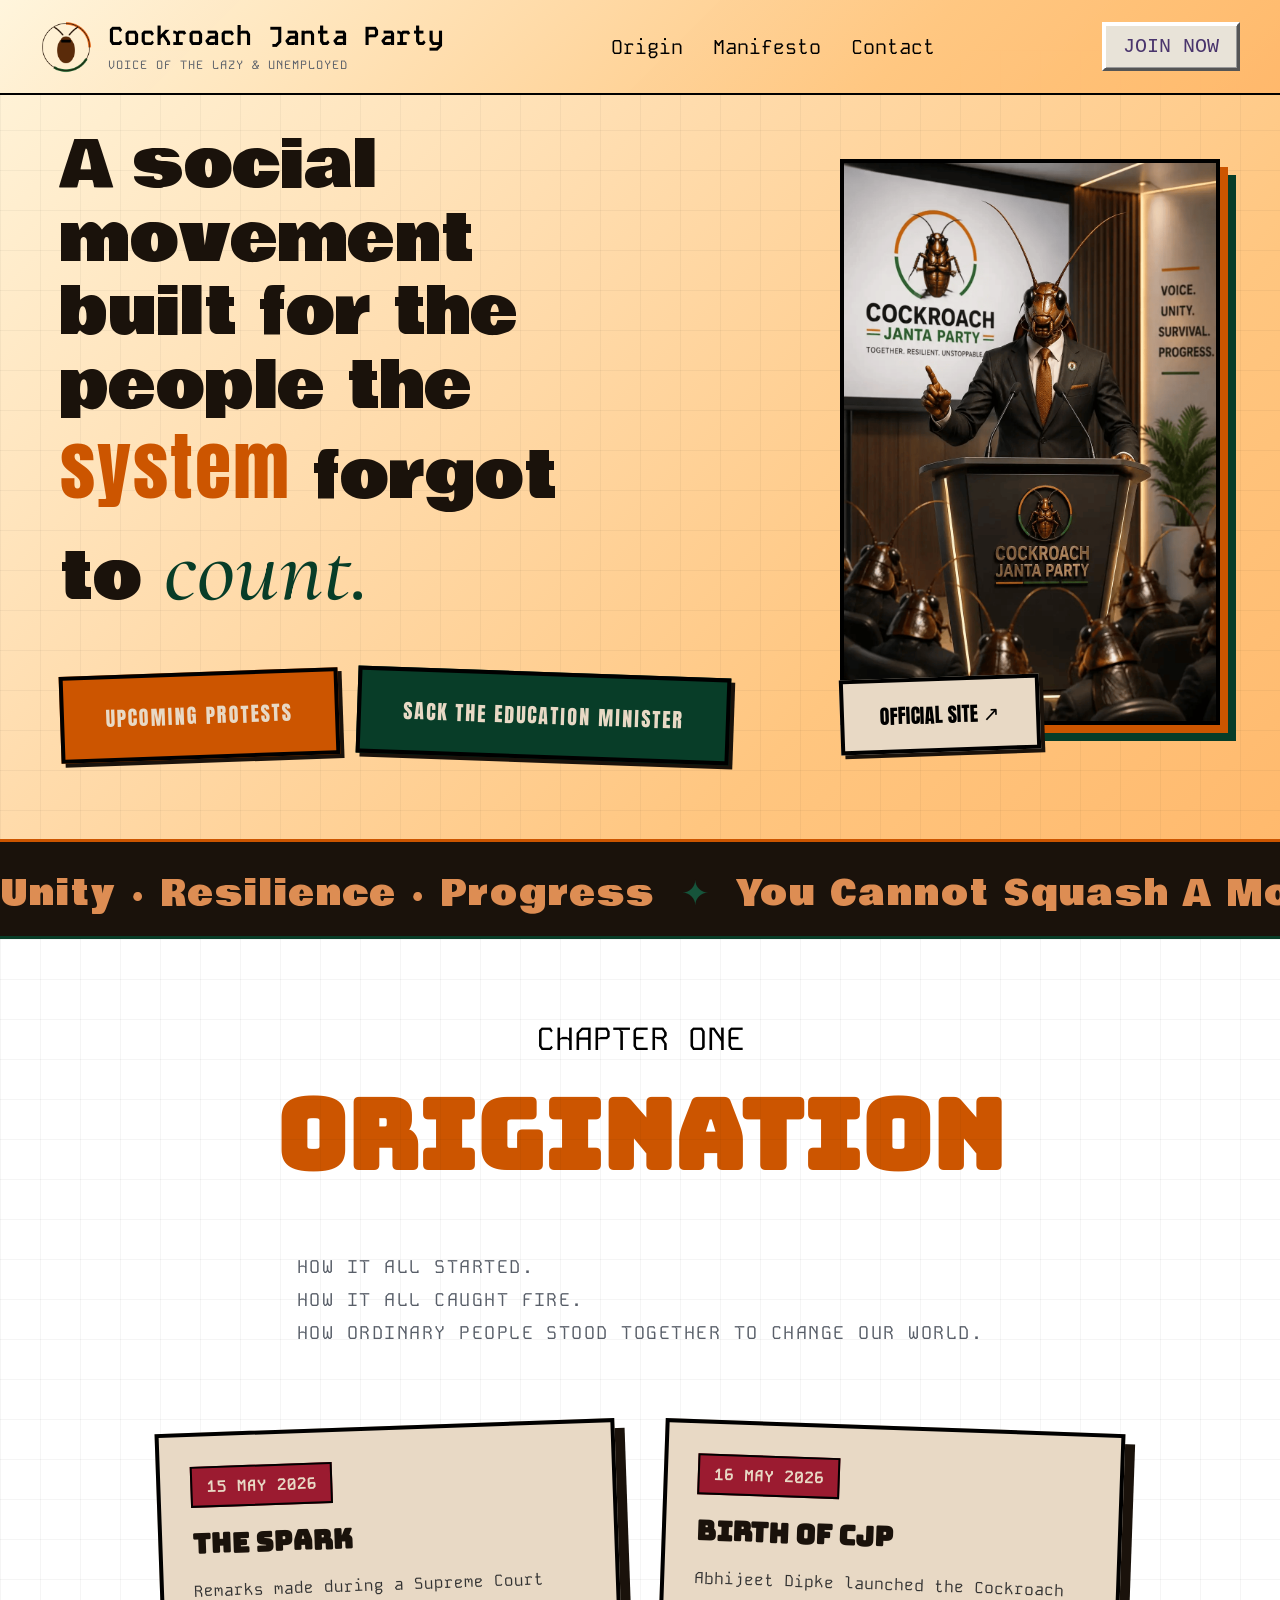
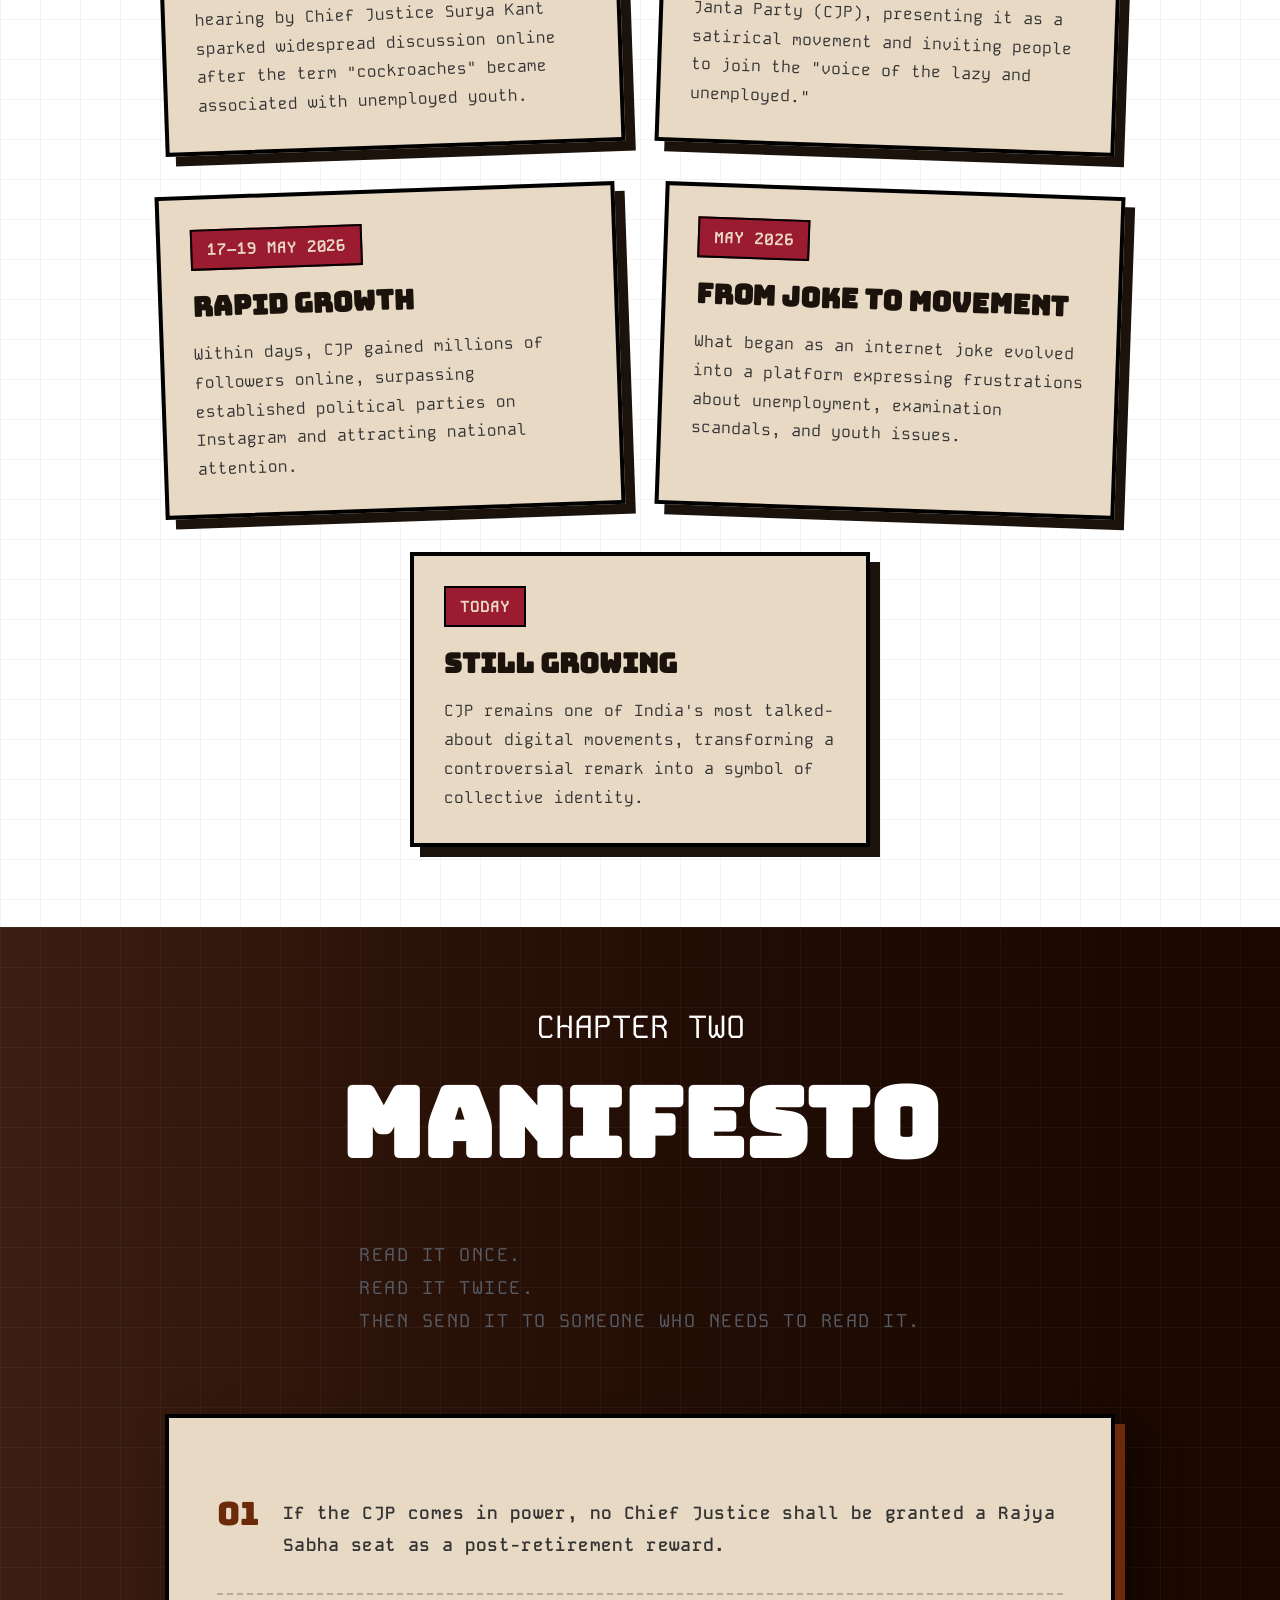
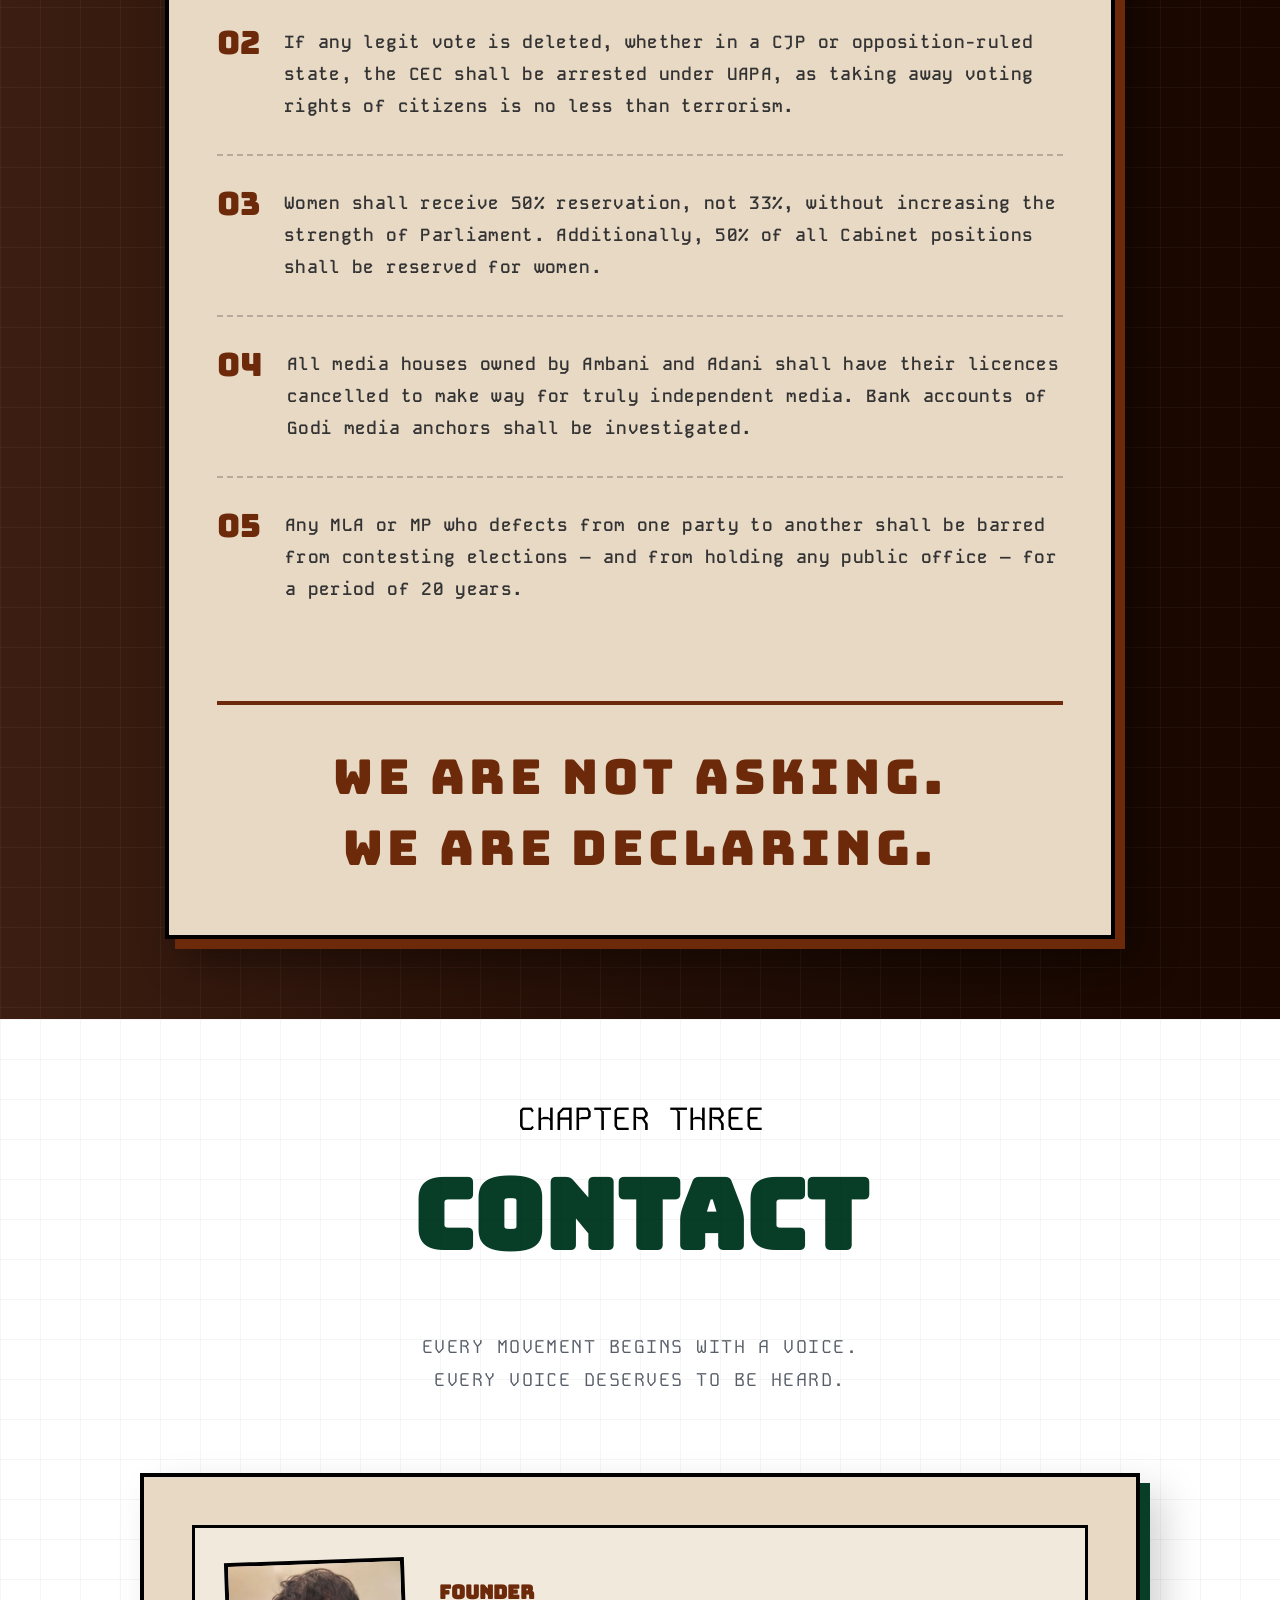
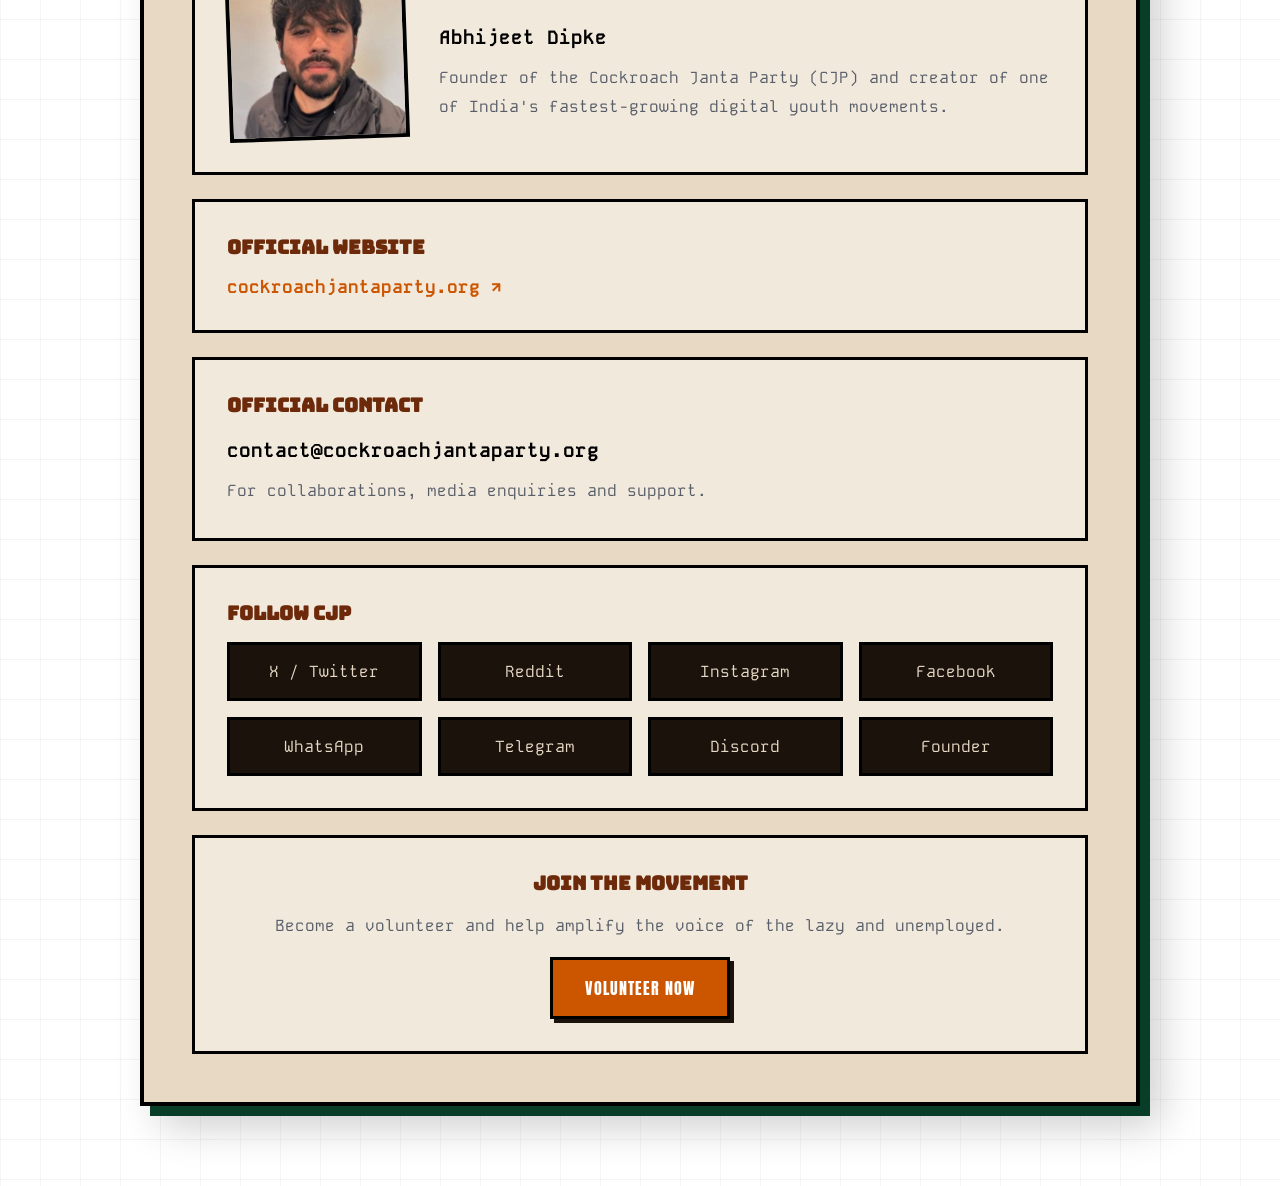
==== commit 05e4b0e3: "Refactor HTML and CSS: update links for upcoming protests and social media; add IDs to chapter parag" ====
--- a/index.html
+++ b/index.html
@@ -50,17 +50,17 @@
             </p>
 
             <div class="info-buttons">
-                <a class="protests" href="#">
+                <a class="protests" href="protest.html" target="_blank">
                     UPCOMING PROTESTS
                 </a>
-                <a class="sack" href="https://petition.cockroachjantaparty.org/sack/">
+                <a class="sack" href="https://petition.cockroachjantaparty.org/sack/" target="_blank">
                     SACK THE EDUCATION MINISTER
                 </a>
             </div>
         </div>
         
         <div class="info-right">
-
+            
             <img src="assests/cockroach.png" alt="Banner">
 
             <a class="official" href="https://cockroachjantaparty.org/" target="_blank">
@@ -100,7 +100,7 @@
     
     <section class="section-origin" id="origin-link">
 
-        <p class="chapter-1">CHAPTER ONE</p>
+        <p class="chapter-1" id="chapter-1">CHAPTER ONE</p>
 
         <h2 class="origin-title">ORIGINATION</h2>
         
@@ -165,7 +165,7 @@
 
     <section class="section-manifesto" id="manifesto-link">
         
-        <p class="chapter-2">CHAPTER TWO</p>
+        <p class="chapter-2" id="chapter-2">CHAPTER TWO</p>
         
         <h2 class="manifesto-title">MANIFESTO</h2>
         
@@ -230,7 +230,7 @@
     
     <section class="section-contact" id="contact-link">
         
-        <p class="chapter-3">CHAPTER THREE</p>
+        <p class="chapter-3" id="chapter-3">CHAPTER THREE</p>
         
         <h2 class="contact-title">CONTACT</h2>
         
@@ -275,26 +275,39 @@
             <div class="contact-block">
                 <h3>FOLLOW CJP</h3>
                 <div class="social-grid">
-                    <a class="social-link" href="#">
+
+                    <a class="social-link" href="https://x.com/Cockroachisback">
+                        X / Twitter
+                    </a>
+
+                    <a class="social-link" href="https://www.reddit.com/r/CockroachJantaParty09/">
+                        Reddit
+                    </a>
+
+                    <a class="social-link" href="https://www.instagram.com/cockroachjantaparty/">
                         Instagram
                     </a>
-                    <a class="social-link" href="#">
-                        X / Twitter
-                    </a>
-                    <a class="social-link" href="#">
-                        YouTube
-                    </a>
-                    <a class="social-link" href="#">
+
+                    <a class="social-link" href="https://www.facebook.com/profile.php?id=61590017357770">
                         Facebook
                     </a>
 
-                    <a class="social-link" href="#">
+                    <a class="social-link" href="https://whatsapp.com/channel/0029VbBqF7S5fM5Rf1mRV540">
+                        WhatsApp
+                    </a>
+
+                    <a class="social-link" href="https://t.me/thecockroachchannel">
                         Telegram
                     </a>
 
-                    <a class="social-link" href="#">
-                        WhatsApp
-                    </a>
+                    <a class="social-link" href="https://discord.gg/cockroach">
+                        Discord
+                    </a>
+
+                    <a class="social-link" href="https://x.com/abhijeet_dipke">
+                        Founder
+                    </a>
+                    
                 </div>
             </div>
             
@@ -311,5 +324,7 @@
         </div>
     </section>
 
+    <script src="script.js"></script>
+
 </body>
 </html>
